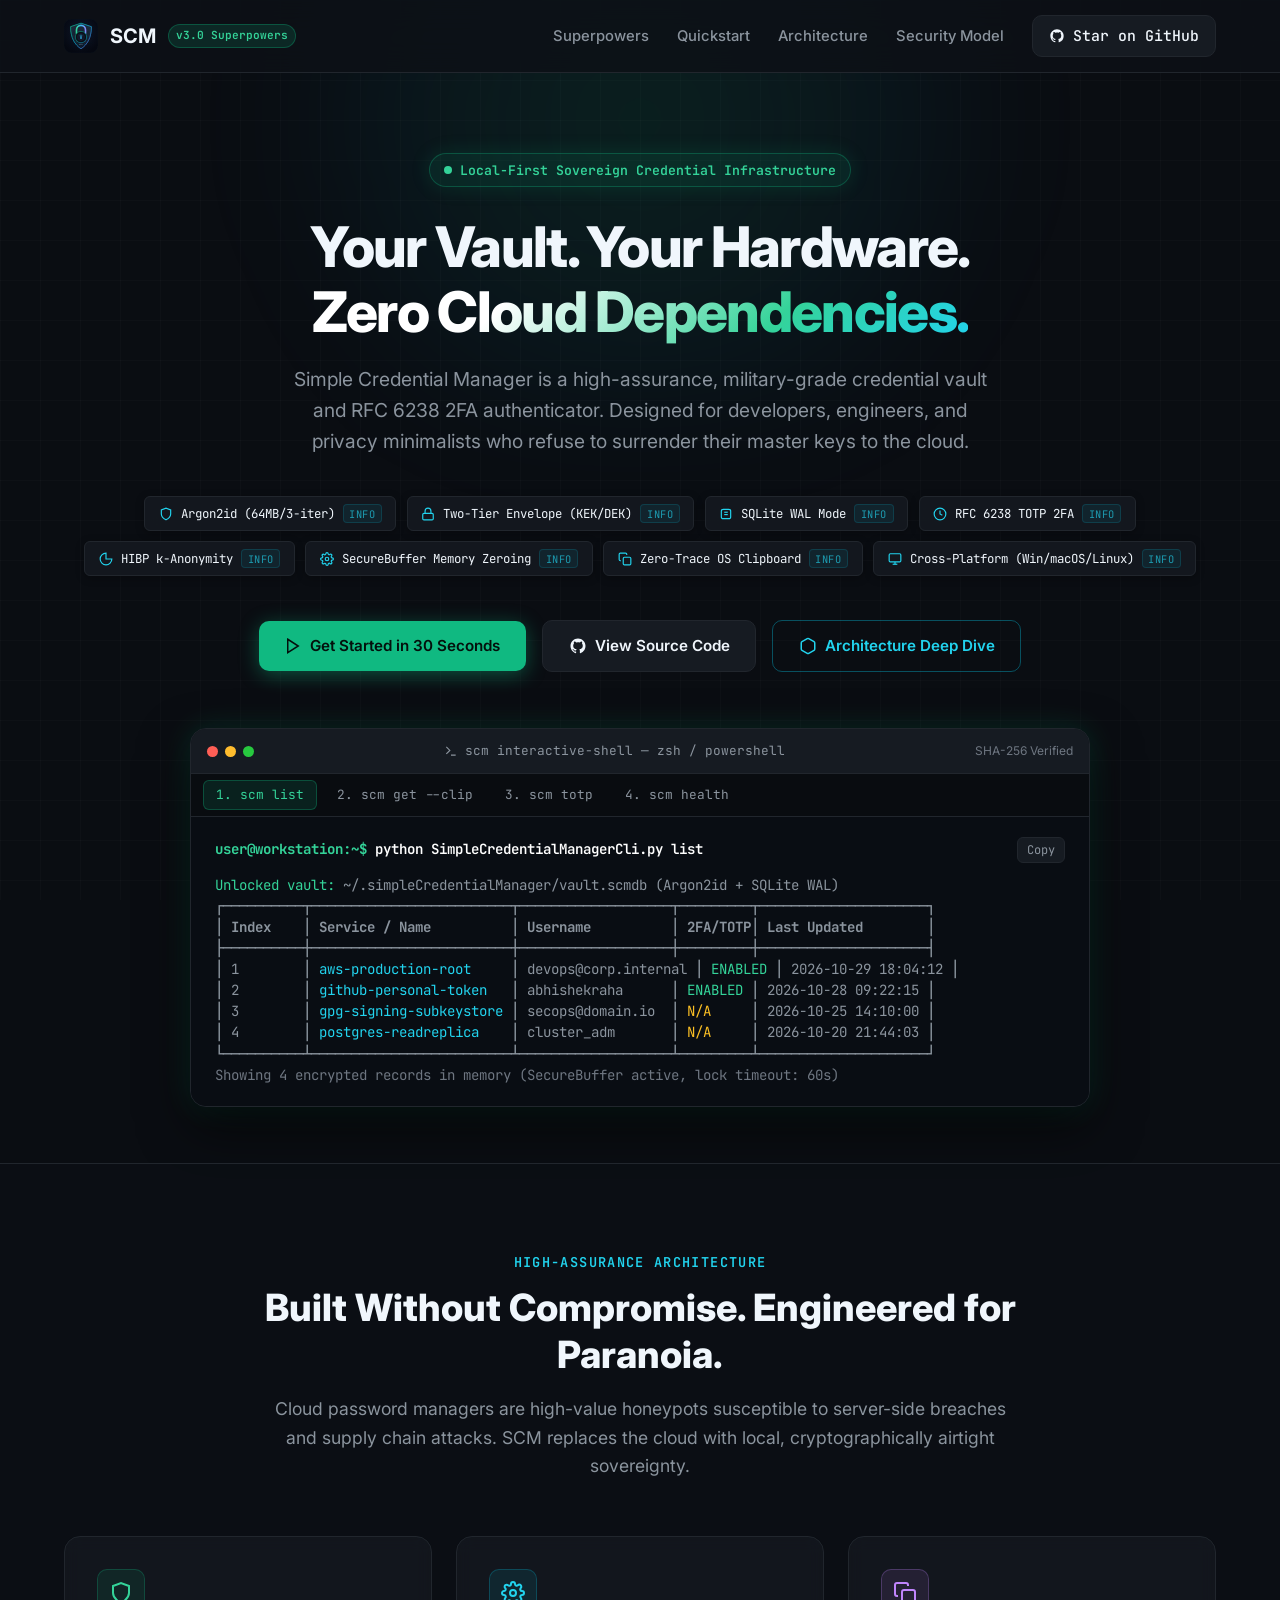
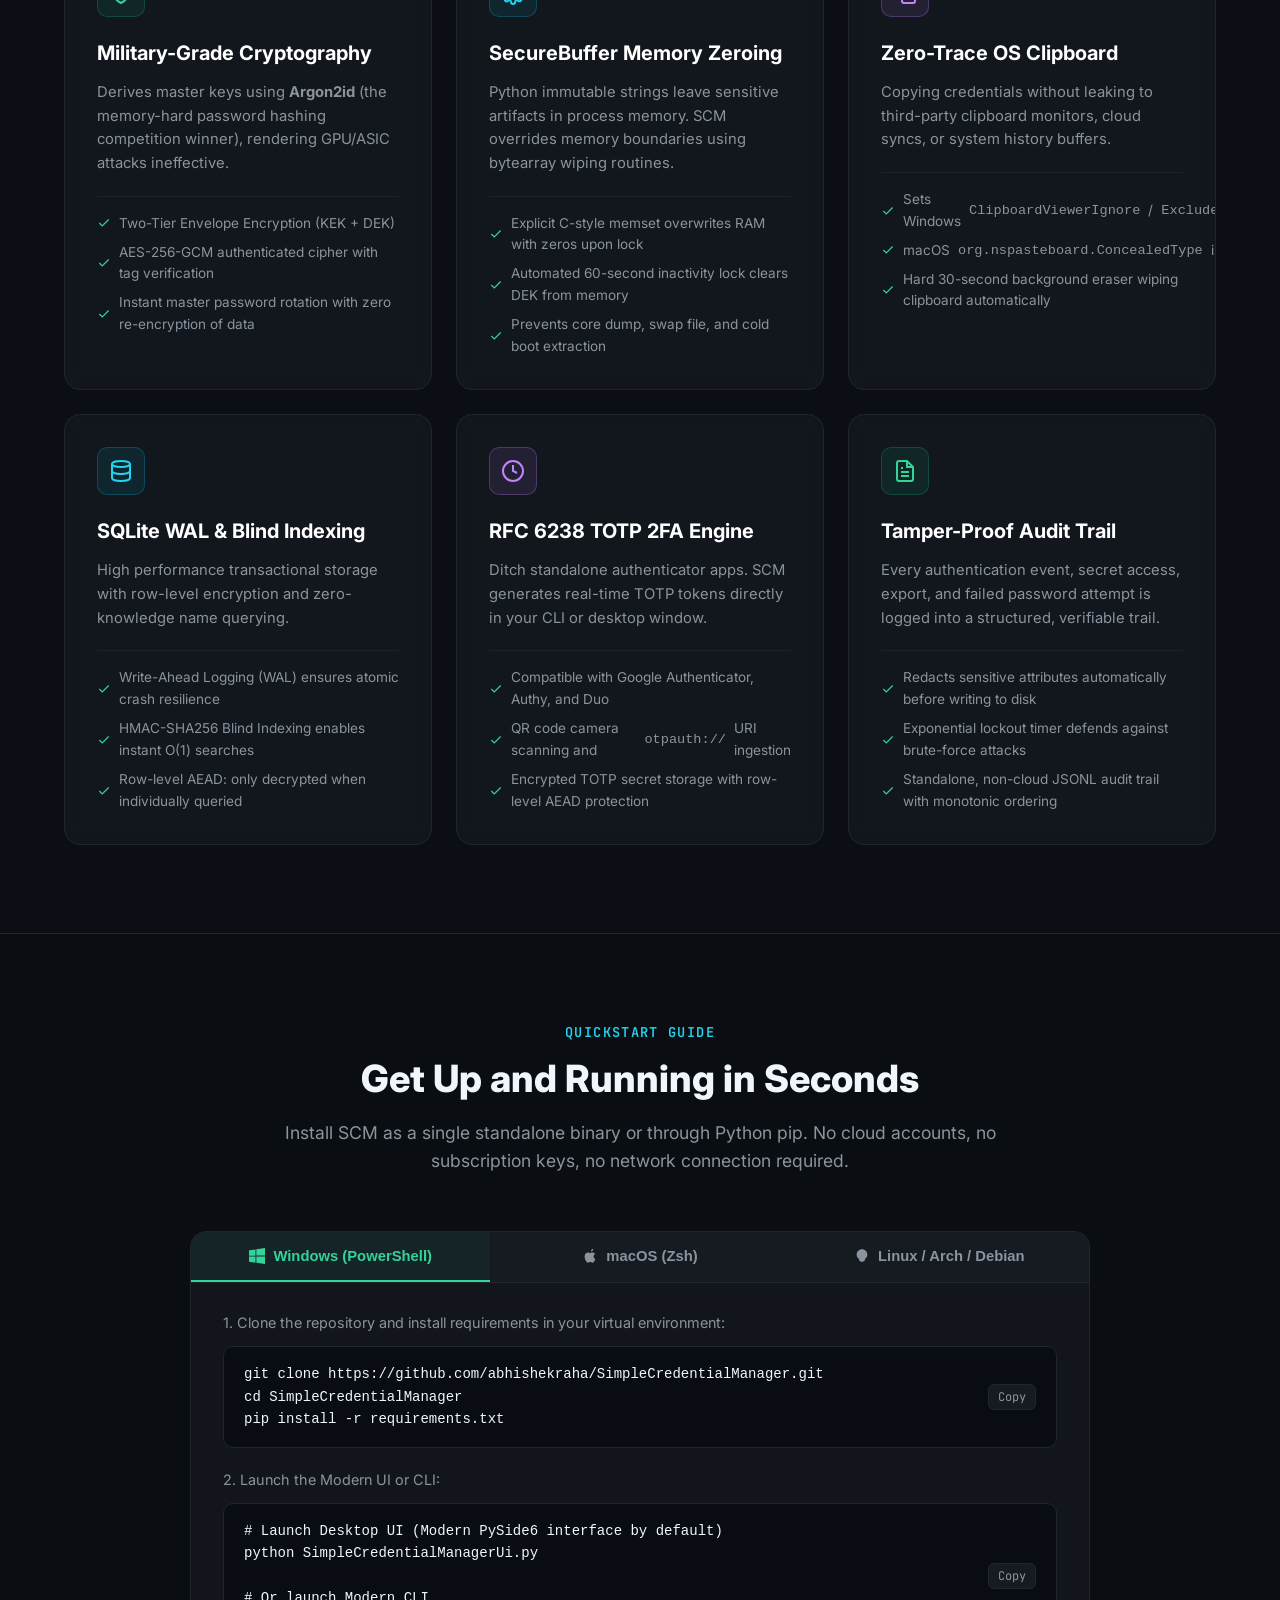
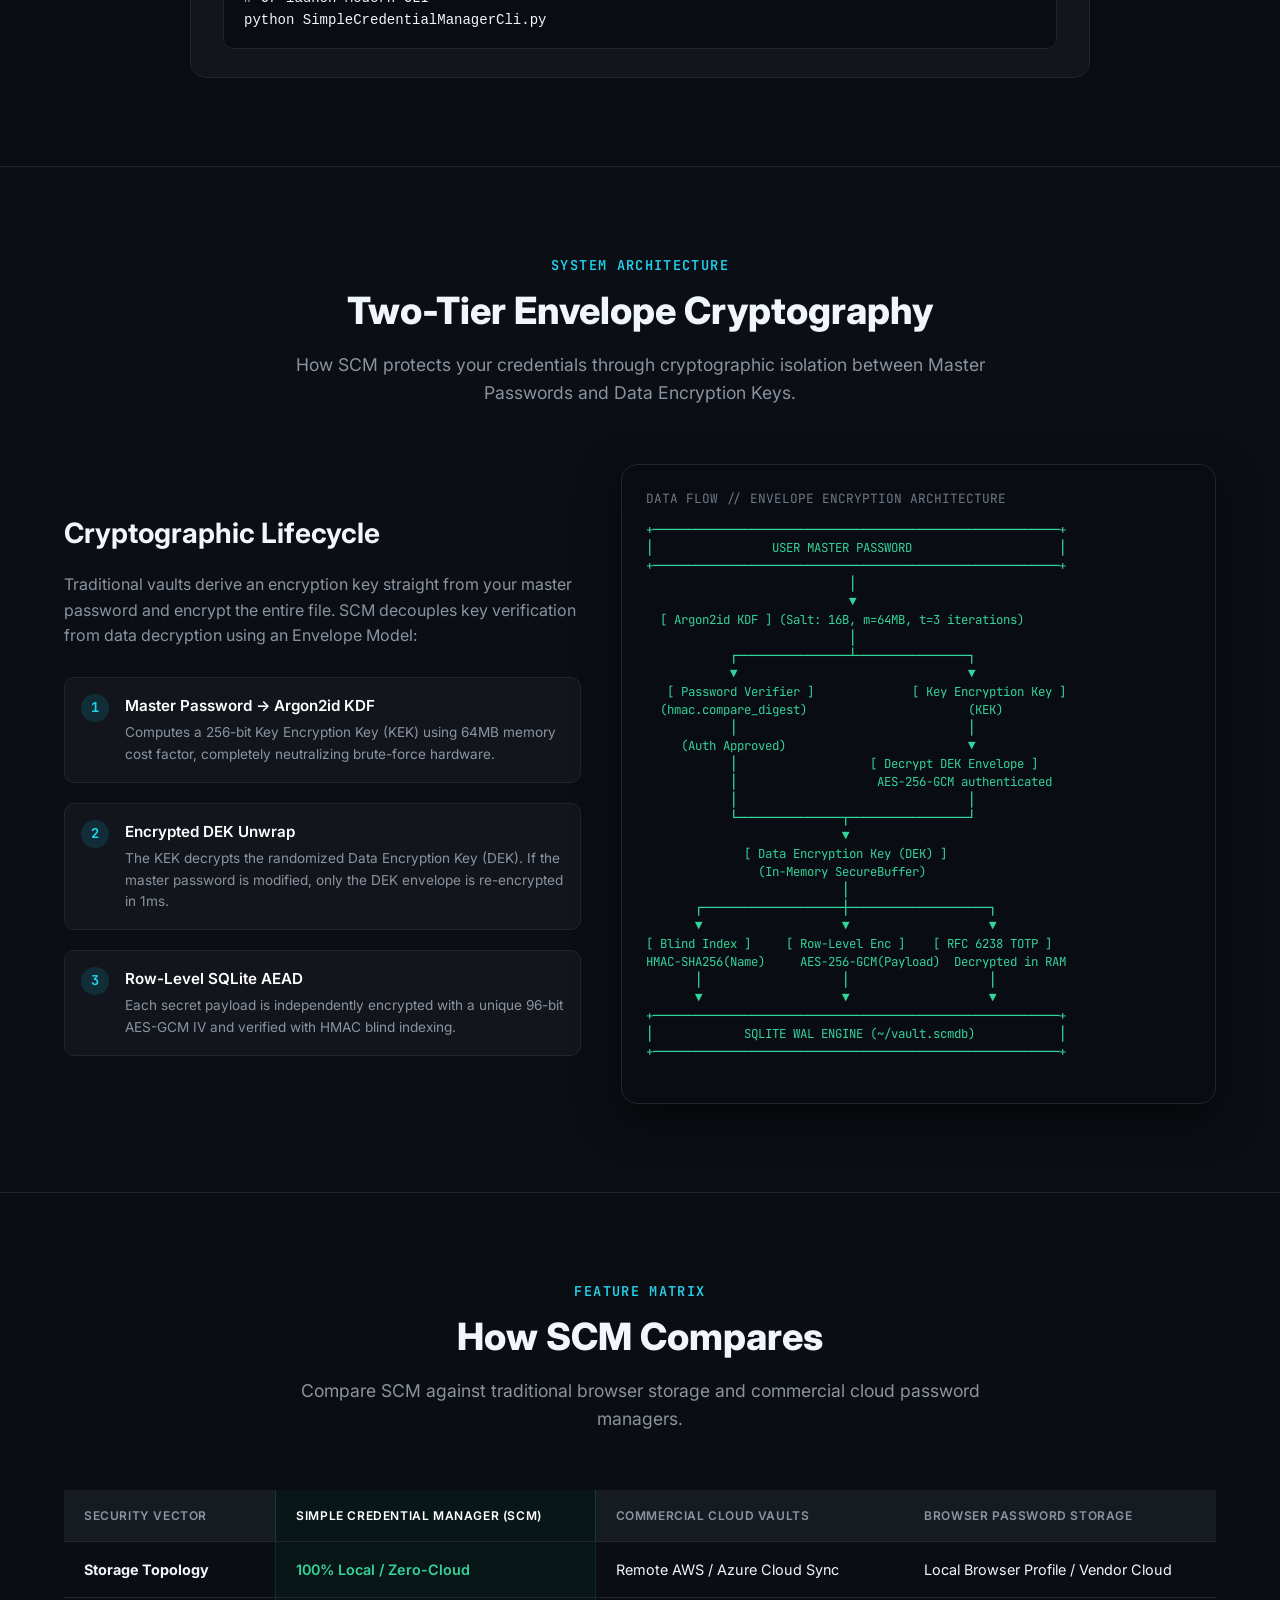
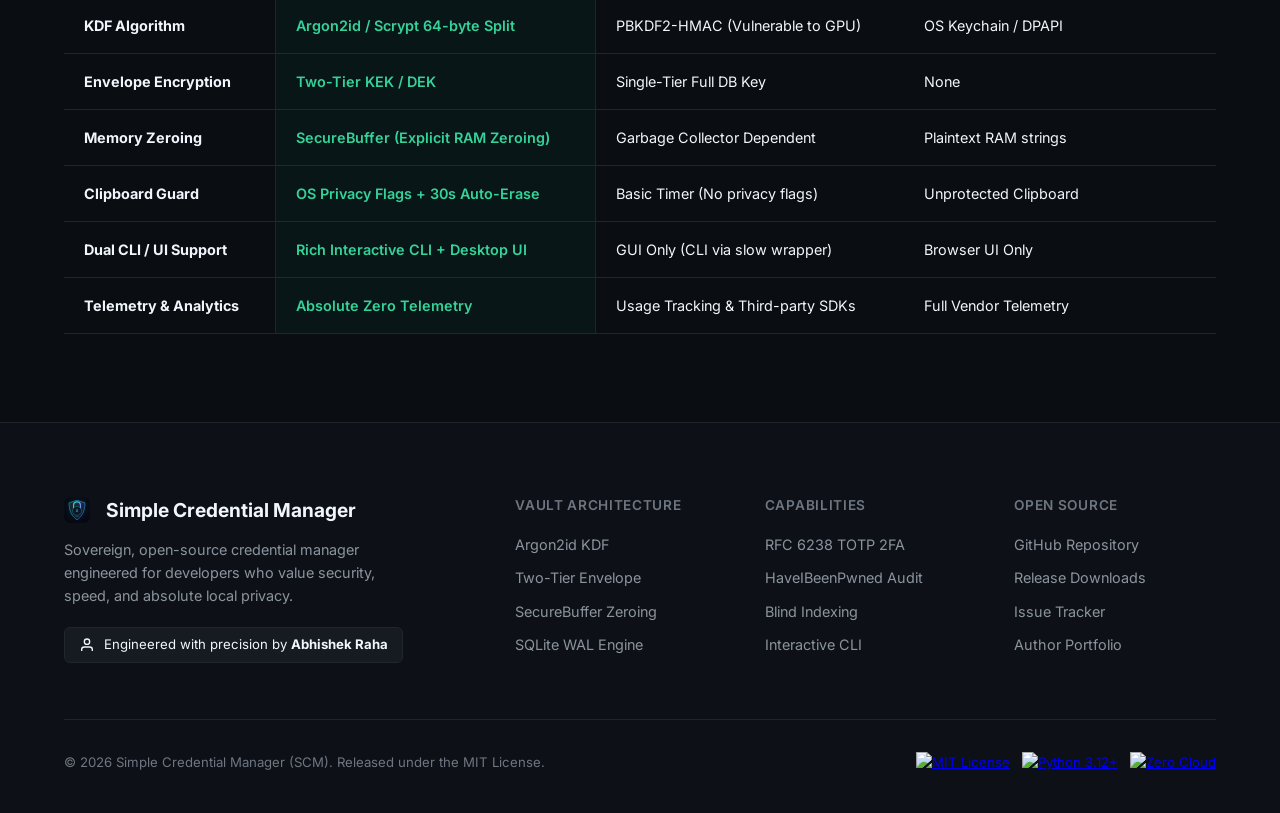
==== docs/index.html @ 70de4c58 "feat(v3.0.0): modern desktop UI, typer CLI, envelope crypto, SQLite storage, TOTP & leak check" ====
<!DOCTYPE html>
<html lang="en">
<head>
  <meta charset="UTF-8">
  <meta name="viewport" content="width=device-width, initial-scale=1.0">
  <title>Simple Credential Manager (SCM) — Sovereign, Zero-Cloud Password & 2FA Vault</title>
  <meta name="description" content="Local-first, sovereign credential manager built for developers and power users. Featuring Argon2id, Two-Tier Envelope Encryption (KEK/DEK), SQLite WAL, RFC 6238 TOTP, and native memory zeroing.">
  <link rel="icon" type="image/svg+xml" href="assets/scm-logo.svg">
  <link rel="preconnect" href="https://fonts.googleapis.com">
  <link rel="preconnect" href="https://fonts.gstatic.com" crossorigin>
  <link href="https://fonts.googleapis.com/css2?family=Inter:wght@400;500;600;700;800&family=JetBrains+Mono:wght@400;500;600;700&display=swap" rel="stylesheet">
  <link rel="stylesheet" href="assets/style.css">
</head>
<body>
  <div class="bg-grid"></div>
  <div class="bg-radial-glow"></div>

  <!-- Navigation -->
  <header class="navbar">
    <div class="container nav-container">
      <a href="#" class="brand-link">
        <img src="assets/scm-logo.svg" alt="SCM Logo" class="brand-logo-img" width="34" height="34">
        <span>SCM</span>
        <span class="brand-tag">v3.0 Superpowers</span>
      </a>

      <ul class="nav-links">
        <li><a href="#features">Superpowers</a></li>
        <li><a href="#quickstart">Quickstart</a></li>
        <li><a href="#architecture">Architecture</a></li>
        <li><a href="#security">Security Model</a></li>
        <li><a href="https://github.com/abhishekraha/SimpleCredentialManager" target="_blank" rel="noopener" class="nav-cta">
          <svg width="16" height="16" viewBox="0 0 24 24" fill="currentColor">
            <path fill-rule="evenodd" clip-rule="evenodd" d="M12 2C6.477 2 2 6.484 2 12.017c0 4.425 2.865 8.18 6.839 9.504.5.092.682-.217.682-.483 0-.237-.008-.868-.013-1.703-2.782.605-3.369-1.343-3.369-1.343-.454-1.158-1.11-1.466-1.11-1.466-.908-.62.069-.608.069-.608 1.003.07 1.53 1.032 1.53 1.032.892 1.53 2.341 1.088 2.91.832.092-.647.35-1.088.636-1.338-2.22-.253-4.555-1.113-4.555-4.951 0-1.093.39-1.988 1.029-2.688-.103-.253-.446-1.272.098-2.65 0 0 .84-.27 2.75 1.026A9.564 9.564 0 0112 6.844c.85.004 1.705.115 2.504.337 1.909-1.296 2.747-1.027 2.747-1.027.546 1.379.202 2.398.1 2.651.64.7 1.028 1.595 1.028 2.688 0 3.848-2.339 4.695-4.566 4.943.359.309.678.92.678 1.855 0 1.338-.012 2.419-.012 2.747 0 .268.18.58.688.482A10.019 10.019 0 0022 12.017C22 6.484 17.522 2 12 2z"/>
          </svg>
          <span>Star on GitHub</span>
        </a></li>
      </ul>

      <button class="mobile-toggle" onclick="toggleMobileMenu()" aria-label="Toggle navigation">
        <svg width="24" height="24" fill="none" stroke="currentColor" viewBox="0 0 24 24">
          <path stroke-linecap="round" stroke-linejoin="round" stroke-width="2" d="M4 6h16M4 12h16m-7 6h7"></path>
        </svg>
      </button>
    </div>

    <div id="mobileMenu" class="mobile-menu" style="display: none;">
      <a href="#features" onclick="toggleMobileMenu()">Superpowers</a>
      <a href="#quickstart" onclick="toggleMobileMenu()">Quickstart</a>
      <a href="#architecture" onclick="toggleMobileMenu()">Architecture</a>
      <a href="#security" onclick="toggleMobileMenu()">Security Model</a>
      <a href="https://github.com/abhishekraha/SimpleCredentialManager" target="_blank" rel="noopener">GitHub</a>
    </div>
  </header>

  <!-- Hero Section -->
  <section class="hero">
    <div class="container">
      <div class="badge-pill">
        <span class="badge-dot"></span>
        <span>Local-First Sovereign Credential Infrastructure</span>
      </div>

      <h1 class="hero-title">
        Your Vault. Your Hardware. <br>
        <span class="gradient-text">Zero Cloud Dependencies.</span>
      </h1>

      <p class="hero-subtitle">
        Simple Credential Manager is a high-assurance, military-grade credential vault and RFC 6238 2FA authenticator. Designed for developers, engineers, and privacy minimalists who refuse to surrender their master keys to the cloud.
      </p>

      <div class="hero-badges-strip" role="region" aria-label="Security and Technical Specifications">
        <button type="button" class="tech-badge" data-tech="argon2id" aria-haspopup="dialog" aria-label="Learn about Argon2id KDF">
          <svg viewBox="0 0 24 24" fill="none" stroke="currentColor" stroke-width="2" aria-hidden="true"><path d="M12 22s8-4 8-10V5l-8-3-8 3v7c0 6 8 10 8 10z"/></svg>
          <span>Argon2id (64MB/3-iter)</span>
          <span class="badge-hint">info</span>
        </button>
        <button type="button" class="tech-badge" data-tech="envelope" aria-haspopup="dialog" aria-label="Learn about Two-Tier Envelope Encryption">
          <svg viewBox="0 0 24 24" fill="none" stroke="currentColor" stroke-width="2" aria-hidden="true"><rect x="3" y="11" width="18" height="11" rx="2" ry="2"/><path d="M7 11V7a5 5 0 0 1 10 0v4"/></svg>
          <span>Two-Tier Envelope (KEK/DEK)</span>
          <span class="badge-hint">info</span>
        </button>
        <button type="button" class="tech-badge" data-tech="sqlite-wal" aria-haspopup="dialog" aria-label="Learn about SQLite WAL Mode">
          <svg viewBox="0 0 24 24" fill="none" stroke="currentColor" stroke-width="2" aria-hidden="true"><path d="M4 7v10c0 2 1.5 3 3.5 3h9c2 0 3.5-1 3.5-3V7c0-2-1.5-3-3.5-3h-9C5.5 4 4 5 4 7z"/><line x1="9" y1="9" x2="15" y2="9"/><line x1="9" y1="13" x2="15" y2="13"/></svg>
          <span>SQLite WAL Mode</span>
          <span class="badge-hint">info</span>
        </button>
        <button type="button" class="tech-badge" data-tech="totp" aria-haspopup="dialog" aria-label="Learn about RFC 6238 TOTP 2FA">
          <svg viewBox="0 0 24 24" fill="none" stroke="currentColor" stroke-width="2" aria-hidden="true"><circle cx="12" cy="12" r="10"/><polyline points="12 6 12 12 16 14"/></svg>
          <span>RFC 6238 TOTP 2FA</span>
          <span class="badge-hint">info</span>
        </button>
        <button type="button" class="tech-badge" data-tech="hibp" aria-haspopup="dialog" aria-label="Learn about HIBP k-Anonymity Leak Check">
          <svg viewBox="0 0 24 24" fill="none" stroke="currentColor" stroke-width="2" aria-hidden="true"><path d="M12 2a10 10 0 1 0 10 10H12V2z"/></svg>
          <span>HIBP k-Anonymity</span>
          <span class="badge-hint">info</span>
        </button>
        <button type="button" class="tech-badge" data-tech="secure-buffer" aria-haspopup="dialog" aria-label="Learn about SecureBuffer Memory Zeroing">
          <svg viewBox="0 0 24 24" fill="none" stroke="currentColor" stroke-width="2" aria-hidden="true"><circle cx="12" cy="12" r="3"/><path d="M19.4 15a1.65 1.65 0 0 0 .33 1.82l.06.06a2 2 0 0 1 0 2.83 2 2 0 0 1-2.83 0l-.06-.06a1.65 1.65 0 0 0-1.82-.33 1.65 1.65 0 0 0-1 1.51V21a2 2 0 0 1-2 2 2 2 0 0 1-2-2v-.09A1.65 1.65 0 0 0 9 19.4a1.65 1.65 0 0 0-1.82.33l-.06.06a2 2 0 0 1-2.83 0 2 2 0 0 1 0-2.83l.06-.06a1.65 1.65 0 0 0 .33-1.82 1.65 1.65 0 0 0-1.51-1H3a2 2 0 0 1-2-2 2 2 0 0 1 2-2h.09A1.65 1.65 0 0 0 4.6 9a1.65 1.65 0 0 0-.33-1.82l-.06-.06a2 2 0 0 1 0-2.83 2 2 0 0 1 2.83 0l.06.06a1.65 1.65 0 0 0 1.82.33H9a1.65 1.65 0 0 0 1-1.51V3a2 2 0 0 1 2-2 2 2 0 0 1 2 2v.09a1.65 1.65 0 0 0 1 1.51 1.65 1.65 0 0 0 1.82-.33l.06-.06a2 2 0 0 1 2.83 0 2 2 0 0 1 0 2.83l-.06.06a1.65 1.65 0 0 0-.33 1.82V9a1.65 1.65 0 0 0 1.51 1H21a2 2 0 0 1 2 2 2 2 0 0 1-2 2h-.09a1.65 1.65 0 0 0-1.51 1z"/></svg>
          <span>SecureBuffer Memory Zeroing</span>
          <span class="badge-hint">info</span>
        </button>
        <button type="button" class="tech-badge" data-tech="zero-clipboard" aria-haspopup="dialog" aria-label="Learn about Zero-Trace OS Clipboard">
          <svg viewBox="0 0 24 24" fill="none" stroke="currentColor" stroke-width="2" aria-hidden="true"><rect x="9" y="9" width="13" height="13" rx="2" ry="2"/><path d="M5 15H4a2 2 0 0 1-2-2V4a2 2 0 0 1 2-2h9a2 2 0 0 1 2 2v1"/></svg>
          <span>Zero-Trace OS Clipboard</span>
          <span class="badge-hint">info</span>
        </button>
        <button type="button" class="tech-badge" data-tech="cross-platform" aria-haspopup="dialog" aria-label="Learn about Cross-Platform Architecture">
          <svg viewBox="0 0 24 24" fill="none" stroke="currentColor" stroke-width="2" aria-hidden="true"><rect x="2" y="3" width="20" height="14" rx="2" ry="2"/><line x1="8" y1="21" x2="16" y2="21"/><line x1="12" y1="17" x2="12" y2="21"/></svg>
          <span>Cross-Platform (Win/macOS/Linux)</span>
          <span class="badge-hint">info</span>
        </button>
      </div>

      <div class="hero-actions">
        <a href="#quickstart" class="btn btn-primary">
          <svg width="18" height="18" viewBox="0 0 24 24" fill="none" stroke="currentColor" stroke-width="2"><polygon points="5 3 19 12 5 21 5 3"/></svg>
          <span>Get Started in 30 Seconds</span>
        </a>
        <a href="https://github.com/abhishekraha/SimpleCredentialManager" target="_blank" rel="noopener" class="btn btn-secondary">
          <svg width="18" height="18" viewBox="0 0 24 24" fill="currentColor">
            <path fill-rule="evenodd" clip-rule="evenodd" d="M12 2C6.477 2 2 6.484 2 12.017c0 4.425 2.865 8.18 6.839 9.504.5.092.682-.217.682-.483 0-.237-.008-.868-.013-1.703-2.782.605-3.369-1.343-3.369-1.343-.454-1.158-1.11-1.466-1.11-1.466-.908-.62.069-.608.069-.608 1.003.07 1.53 1.032 1.53 1.032.892 1.53 2.341 1.088 2.91.832.092-.647.35-1.088.636-1.338-2.22-.253-4.555-1.113-4.555-4.951 0-1.093.39-1.988 1.029-2.688-.103-.253-.446-1.272.098-2.65 0 0 .84-.27 2.75 1.026A9.564 9.564 0 0112 6.844c.85.004 1.705.115 2.504.337 1.909-1.296 2.747-1.027 2.747-1.027.546 1.379.202 2.398.1 2.651.64.7 1.028 1.595 1.028 2.688 0 3.848-2.339 4.695-4.566 4.943.359.309.678.92.678 1.855 0 1.338-.012 2.419-.012 2.747 0 .268.18.58.688.482A10.019 10.019 0 0022 12.017C22 6.484 17.522 2 12 2z"/>
          </svg>
          <span>View Source Code</span>
        </a>
        <a href="#architecture" class="btn btn-outline">
          <svg width="18" height="18" viewBox="0 0 24 24" fill="none" stroke="currentColor" stroke-width="2"><path d="M21 16V8a2 2 0 0 0-1-1.73l-7-4a2 2 0 0 0-2 0l-7 4A2 2 0 0 0 3 8v8a2 2 0 0 0 1 1.73l7 4a2 2 0 0 0 2 0l7-4A2 2 0 0 0 21 16z"></path></svg>
          <span>Architecture Deep Dive</span>
        </a>
      </div>

      <!-- Interactive Terminal Showcase -->
      <div class="hero-terminal-wrapper">
        <div class="terminal-window">
          <div class="terminal-header">
            <div class="terminal-dots">
              <span class="dot dot-red"></span>
              <span class="dot dot-yellow"></span>
              <span class="dot dot-green"></span>
            </div>
            <div class="terminal-title">
              <svg width="14" height="14" viewBox="0 0 24 24" fill="none" stroke="currentColor" stroke-width="2"><polyline points="4 17 10 11 4 5"/><line x1="12" y1="19" x2="20" y2="19"/></svg>
              scm interactive-shell &mdash; zsh / powershell
            </div>
            <div class="terminal-actions">
              <span class="txt-dim" style="font-size: 0.75rem;">SHA-256 Verified</span>
            </div>
          </div>

          <div class="terminal-tabs">
            <button class="tab-btn active" data-tab="tab-list" onclick="switchTab('tab-list')">
              <span>1. scm list</span>
            </button>
            <button class="tab-btn" data-tab="tab-get" onclick="switchTab('tab-get')">
              <span>2. scm get --clip</span>
            </button>
            <button class="tab-btn" data-tab="tab-totp" onclick="switchTab('tab-totp')">
              <span>3. scm totp</span>
            </button>
            <button class="tab-btn" data-tab="tab-health" onclick="switchTab('tab-health')">
              <span>4. scm health</span>
            </button>
          </div>

          <div class="terminal-body">
            <!-- TAB 1: LIST -->
            <div id="tab-list" class="tab-content active">
              <div class="cmd-line">
                <div>
                  <span class="cmd-prompt">user@workstation:~$</span> <span class="cmd-text">python SimpleCredentialManagerCli.py list</span>
                </div>
                <button class="copy-btn" onclick="copyCode(this, 'python SimpleCredentialManagerCli.py list')">Copy</button>
              </div>
              <div class="cmd-output"><span class="txt-green">Unlocked vault:</span> ~/.simpleCredentialManager/vault.scmdb (Argon2id + SQLite WAL)
┌──────────┬─────────────────────────┬───────────────────┬─────────┬─────────────────────┐
│ <span class="txt-bold">Index</span>    │ <span class="txt-bold">Service / Name</span>          │ <span class="txt-bold">Username</span>          │ <span class="txt-bold">2FA/TOTP</span>│ <span class="txt-bold">Last Updated</span>        │
├──────────┼─────────────────────────┼───────────────────┼─────────┼─────────────────────┤
│ 1        │ <span class="txt-cyan">aws-production-root</span>     │ devops@corp.internal │ <span class="txt-green">ENABLED</span> │ 2026-10-29 18:04:12 │
│ 2        │ <span class="txt-cyan">github-personal-token</span>   │ abhishekraha      │ <span class="txt-green">ENABLED</span> │ 2026-10-28 09:22:15 │
│ 3        │ <span class="txt-cyan">gpg-signing-subkeystore</span> │ secops@domain.io  │ <span class="txt-yellow">N/A</span>     │ 2026-10-25 14:10:00 │
│ 4        │ <span class="txt-cyan">postgres-readreplica</span>    │ cluster_adm       │ <span class="txt-yellow">N/A</span>     │ 2026-10-20 21:44:03 │
└──────────┴─────────────────────────┴───────────────────┴─────────┴─────────────────────┘
<span class="txt-dim">Showing 4 encrypted records in memory (SecureBuffer active, lock timeout: 60s)</span></div>
            </div>

            <!-- TAB 2: GET CLIP -->
            <div id="tab-get" class="tab-content">
              <div class="cmd-line">
                <div>
                  <span class="cmd-prompt">user@workstation:~$</span> <span class="cmd-text">python SimpleCredentialManagerCli.py get github-personal-token --clip</span>
                </div>
                <button class="copy-btn" onclick="copyCode(this, 'python SimpleCredentialManagerCli.py get github-personal-token --clip')">Copy</button>
              </div>
              <div class="cmd-output"><span class="txt-dim">[1/2] Blind index matched in 0.42ms via HMAC-SHA256(name, Pepper)</span>
<span class="txt-dim">[2/2] Row-level AEAD decrypted in 0.18ms</span>

<span class="txt-green">✔ Credential copied to system clipboard!</span>
  • OS Privacy Flags: <span class="txt-cyan">ExcludeFromClipboardHistory: ACTIVE</span>
  • Memory Security:  <span class="txt-cyan">SecureBuffer zeroed after transfer</span>
  • Auto-Erase Timer: <span class="txt-yellow">Clipboard will overwrite with zeros in 30 seconds</span></div>
            </div>

            <!-- TAB 3: TOTP -->
            <div id="tab-totp" class="tab-content">
              <div class="cmd-line">
                <div>
                  <span class="cmd-prompt">user@workstation:~$</span> <span class="cmd-text">python SimpleCredentialManagerCli.py totp aws-production-root</span>
                </div>
                <button class="copy-btn" onclick="copyCode(this, 'python SimpleCredentialManagerCli.py totp aws-production-root')">Copy</button>
              </div>
              <div class="cmd-output"><span class="txt-green">RFC 6238 Standard Time-based One-Time Password:</span>

  Service:  <span class="txt-bold">aws-production-root</span>
  Account:  devops@corp.internal
  Current Code: <span id="liveTotpCode" class="txt-cyan txt-bold" style="font-size: 1.25rem; letter-spacing: 2px;">849 201</span>  <span id="liveTotpTimer" class="txt-yellow">(22s remaining)</span>

<span class="txt-dim">Press [Enter] to copy TOTP token directly to clipboard or [Ctrl+C] to abort.</span></div>
            </div>

            <!-- TAB 4: HEALTH -->
            <div id="tab-health" class="tab-content">
              <div class="cmd-line">
                <div>
                  <span class="cmd-prompt">user@workstation:~$</span> <span class="cmd-text">python SimpleCredentialManagerCli.py health --breaches</span>
                </div>
                <button class="copy-btn" onclick="copyCode(this, 'python SimpleCredentialManagerCli.py health --breaches')">Copy</button>
              </div>
              <div class="cmd-output">Running Vault Security & Integrity Diagnostics:
━━━━━━━━━━━━━━━━━━━━━━━━━━━━━━━━━━━━━━━━━━━━━━━━━━━━━━━━━━━━━━━━━━━━
[1/4] Shannon Entropy & Complexity Audit:
      <span class="txt-green">✔ 100% of stored passwords exceed 72-bit Shannon entropy floor.</span>
[2/4] Password Re-use Cross-Check:
      <span class="txt-green">✔ 0 collisions detected across 4 distinct records.</span>
[3/4] HaveIBeenPwned k-Anonymity Leak Check (SHA-1 prefix-only 5 chars query):
      Querying 0.00% plain text over wire...
      <span class="txt-green">✔ All credentials clean. Zero breach appearances detected.</span>
[4/4] SQLite Integrity Check:
      <span class="txt-green">✔ WAL clean, PRAGMA integrity_check == ok.</span>

<span class="txt-bold txt-green">OVERALL VAULT HEALTH SCORE: 100/100 (A+)</span></div>
            </div>
          </div>
        </div>
      </div>
    </div>
  </section>

  <!-- Key Pillars & Superpowers -->
  <section id="features" class="section section-alt">
    <div class="container">
      <div class="section-header">
        <div class="section-tag">High-Assurance Architecture</div>
        <h2 class="section-title">Built Without Compromise. Engineered for Paranoia.</h2>
        <p class="section-desc">
          Cloud password managers are high-value honeypots susceptible to server-side breaches and supply chain attacks. SCM replaces the cloud with local, cryptographically airtight sovereignty.
        </p>
      </div>

      <div class="features-grid">
        <!-- Feature 1 -->
        <div class="feature-card">
          <div class="feature-icon-wrapper">
            <svg width="24" height="24" viewBox="0 0 24 24" fill="none" stroke="currentColor" stroke-width="2"><path d="M12 22s8-4 8-10V5l-8-3-8 3v7c0 6 8 10 8 10z"/></svg>
          </div>
          <h3 class="feature-title">Military-Grade Cryptography</h3>
          <p class="feature-text">
            Derives master keys using <strong>Argon2id</strong> (the memory-hard password hashing competition winner), rendering GPU/ASIC attacks ineffective.
          </p>
          <ul class="feature-list">
            <li><svg width="14" height="14" viewBox="0 0 24 24" fill="none" stroke="currentColor" stroke-width="2"><polyline points="20 6 9 17 4 12"/></svg> Two-Tier Envelope Encryption (KEK + DEK)</li>
            <li><svg width="14" height="14" viewBox="0 0 24 24" fill="none" stroke="currentColor" stroke-width="2"><polyline points="20 6 9 17 4 12"/></svg> AES-256-GCM authenticated cipher with tag verification</li>
            <li><svg width="14" height="14" viewBox="0 0 24 24" fill="none" stroke="currentColor" stroke-width="2"><polyline points="20 6 9 17 4 12"/></svg> Instant master password rotation with zero re-encryption of data</li>
          </ul>
        </div>

        <!-- Feature 2 -->
        <div class="feature-card cyan">
          <div class="feature-icon-wrapper">
            <svg width="24" height="24" viewBox="0 0 24 24" fill="none" stroke="currentColor" stroke-width="2"><circle cx="12" cy="12" r="3"/><path d="M19.4 15a1.65 1.65 0 0 0 .33 1.82l.06.06a2 2 0 0 1 0 2.83 2 2 0 0 1-2.83 0l-.06-.06a1.65 1.65 0 0 0-1.82-.33 1.65 1.65 0 0 0-1 1.51V21a2 2 0 0 1-2 2 2 2 0 0 1-2-2v-.09A1.65 1.65 0 0 0 9 19.4a1.65 1.65 0 0 0-1.82.33l-.06.06a2 2 0 0 1-2.83 0 2 2 0 0 1 0-2.83l.06-.06a1.65 1.65 0 0 0 .33-1.82 1.65 1.65 0 0 0-1.51-1H3a2 2 0 0 1-2-2 2 2 0 0 1 2-2h.09A1.65 1.65 0 0 0 4.6 9a1.65 1.65 0 0 0-.33-1.82l-.06-.06a2 2 0 0 1 0-2.83 2 2 0 0 1 2.83 0l.06.06a1.65 1.65 0 0 0 1.82.33H9a1.65 1.65 0 0 0 1-1.51V3a2 2 0 0 1 2-2 2 2 0 0 1 2 2v.09a1.65 1.65 0 0 0 1 1.51 1.65 1.65 0 0 0 1.82-.33l.06-.06a2 2 0 0 1 2.83 0 2 2 0 0 1 0 2.83l-.06.06a1.65 1.65 0 0 0-.33 1.82V9a1.65 1.65 0 0 0 1.51 1H21a2 2 0 0 1 2 2 2 2 0 0 1-2 2h-.09a1.65 1.65 0 0 0-1.51 1z"/></svg>
          </div>
          <h3 class="feature-title">SecureBuffer Memory Zeroing</h3>
          <p class="feature-text">
            Python immutable strings leave sensitive artifacts in process memory. SCM overrides memory boundaries using bytearray wiping routines.
          </p>
          <ul class="feature-list">
            <li><svg width="14" height="14" viewBox="0 0 24 24" fill="none" stroke="currentColor" stroke-width="2"><polyline points="20 6 9 17 4 12"/></svg> Explicit C-style memset overwrites RAM with zeros upon lock</li>
            <li><svg width="14" height="14" viewBox="0 0 24 24" fill="none" stroke="currentColor" stroke-width="2"><polyline points="20 6 9 17 4 12"/></svg> Automated 60-second inactivity lock clears DEK from memory</li>
            <li><svg width="14" height="14" viewBox="0 0 24 24" fill="none" stroke="currentColor" stroke-width="2"><polyline points="20 6 9 17 4 12"/></svg> Prevents core dump, swap file, and cold boot extraction</li>
          </ul>
        </div>

        <!-- Feature 3 -->
        <div class="feature-card purple">
          <div class="feature-icon-wrapper">
            <svg width="24" height="24" viewBox="0 0 24 24" fill="none" stroke="currentColor" stroke-width="2"><rect x="9" y="9" width="13" height="13" rx="2" ry="2"/><path d="M5 15H4a2 2 0 0 1-2-2V4a2 2 0 0 1 2-2h9a2 2 0 0 1 2 2v1"/></svg>
          </div>
          <h3 class="feature-title">Zero-Trace OS Clipboard</h3>
          <p class="feature-text">
            Copying credentials without leaking to third-party clipboard monitors, cloud syncs, or system history buffers.
          </p>
          <ul class="feature-list">
            <li><svg width="14" height="14" viewBox="0 0 24 24" fill="none" stroke="currentColor" stroke-width="2"><polyline points="20 6 9 17 4 12"/></svg> Sets Windows <code>ClipboardViewerIgnore</code> / <code>ExcludeClipboardContentFromMonitorProcessing</code></li>
            <li><svg width="14" height="14" viewBox="0 0 24 24" fill="none" stroke="currentColor" stroke-width="2"><polyline points="20 6 9 17 4 12"/></svg> macOS <code>org.nspasteboard.ConcealedType</code> isolation</li>
            <li><svg width="14" height="14" viewBox="0 0 24 24" fill="none" stroke="currentColor" stroke-width="2"><polyline points="20 6 9 17 4 12"/></svg> Hard 30-second background eraser wiping clipboard automatically</li>
          </ul>
        </div>

        <!-- Feature 4 -->
        <div class="feature-card cyan">
          <div class="feature-icon-wrapper">
            <svg width="24" height="24" viewBox="0 0 24 24" fill="none" stroke="currentColor" stroke-width="2"><ellipse cx="12" cy="5" rx="9" ry="3"/><path d="M21 12c0 1.66-4 3-9 3s-9-1.34-9-3"/><path d="M3 5v14c0 1.66 4 3 9 3s9-1.34 9-3V5"/></svg>
          </div>
          <h3 class="feature-title">SQLite WAL & Blind Indexing</h3>
          <p class="feature-text">
            High performance transactional storage with row-level encryption and zero-knowledge name querying.
          </p>
          <ul class="feature-list">
            <li><svg width="14" height="14" viewBox="0 0 24 24" fill="none" stroke="currentColor" stroke-width="2"><polyline points="20 6 9 17 4 12"/></svg> Write-Ahead Logging (WAL) ensures atomic crash resilience</li>
            <li><svg width="14" height="14" viewBox="0 0 24 24" fill="none" stroke="currentColor" stroke-width="2"><polyline points="20 6 9 17 4 12"/></svg> HMAC-SHA256 Blind Indexing enables instant O(1) searches</li>
            <li><svg width="14" height="14" viewBox="0 0 24 24" fill="none" stroke="currentColor" stroke-width="2"><polyline points="20 6 9 17 4 12"/></svg> Row-level AEAD: only decrypted when individually queried</li>
          </ul>
        </div>

        <!-- Feature 5 -->
        <div class="feature-card purple">
          <div class="feature-icon-wrapper">
            <svg width="24" height="24" viewBox="0 0 24 24" fill="none" stroke="currentColor" stroke-width="2"><circle cx="12" cy="12" r="10"/><polyline points="12 6 12 12 16 14"/></svg>
          </div>
          <h3 class="feature-title">RFC 6238 TOTP 2FA Engine</h3>
          <p class="feature-text">
            Ditch standalone authenticator apps. SCM generates real-time TOTP tokens directly in your CLI or desktop window.
          </p>
          <ul class="feature-list">
            <li><svg width="14" height="14" viewBox="0 0 24 24" fill="none" stroke="currentColor" stroke-width="2"><polyline points="20 6 9 17 4 12"/></svg> Compatible with Google Authenticator, Authy, and Duo</li>
            <li><svg width="14" height="14" viewBox="0 0 24 24" fill="none" stroke="currentColor" stroke-width="2"><polyline points="20 6 9 17 4 12"/></svg> QR code camera scanning and <code>otpauth://</code> URI ingestion</li>
            <li><svg width="14" height="14" viewBox="0 0 24 24" fill="none" stroke="currentColor" stroke-width="2"><polyline points="20 6 9 17 4 12"/></svg> Encrypted TOTP secret storage with row-level AEAD protection</li>
          </ul>
        </div>

        <!-- Feature 6 -->
        <div class="feature-card">
          <div class="feature-icon-wrapper">
            <svg width="24" height="24" viewBox="0 0 24 24" fill="none" stroke="currentColor" stroke-width="2"><path d="M14 2H6a2 2 0 0 0-2 2v16a2 2 0 0 0 2 2h12a2 2 0 0 0 2-2V8z"/><polyline points="14 2 14 8 20 8"/><line x1="16" y1="13" x2="8" y2="13"/><line x1="16" y1="17" x2="8" y2="17"/><polyline points="10 9 9 9 8 9"/></svg>
          </div>
          <h3 class="feature-title">Tamper-Proof Audit Trail</h3>
          <p class="feature-text">
            Every authentication event, secret access, export, and failed password attempt is logged into a structured, verifiable trail.
          </p>
          <ul class="feature-list">
            <li><svg width="14" height="14" viewBox="0 0 24 24" fill="none" stroke="currentColor" stroke-width="2"><polyline points="20 6 9 17 4 12"/></svg> Redacts sensitive attributes automatically before writing to disk</li>
            <li><svg width="14" height="14" viewBox="0 0 24 24" fill="none" stroke="currentColor" stroke-width="2"><polyline points="20 6 9 17 4 12"/></svg> Exponential lockout timer defends against brute-force attacks</li>
            <li><svg width="14" height="14" viewBox="0 0 24 24" fill="none" stroke="currentColor" stroke-width="2"><polyline points="20 6 9 17 4 12"/></svg> Standalone, non-cloud JSONL audit trail with monotonic ordering</li>
          </ul>
        </div>
      </div>
    </div>
  </section>

  <!-- Interactive Quickstart & CLI Guide -->
  <section id="quickstart" class="section">
    <div class="container">
      <div class="section-header">
        <div class="section-tag">Quickstart Guide</div>
        <h2 class="section-title">Get Up and Running in Seconds</h2>
        <p class="section-desc">
          Install SCM as a single standalone binary or through Python pip. No cloud accounts, no subscription keys, no network connection required.
        </p>
      </div>

      <div class="quickstart-box">
        <div class="os-tabs">
          <button class="os-tab active" data-os="os-windows" onclick="switchOsTab('os-windows')">
            <svg width="16" height="16" viewBox="0 0 24 24" fill="currentColor"><path d="M0 3.449L9.75 2.1v9.451H0m10.949-9.602L24 0v11.4H10.949M0 12.6h9.75v9.451L0 20.699M10.949 12.6H24V24l-12.9-1.801"/></svg>
            Windows (PowerShell)
          </button>
          <button class="os-tab" data-os="os-macos" onclick="switchOsTab('os-macos')">
            <svg width="16" height="16" viewBox="0 0 24 24" fill="currentColor"><path d="M18.71 19.5c-.83 1.24-1.71 2.45-3.05 2.47-1.34.03-1.77-.79-3.29-.79-1.53 0-2 .77-3.27.82-1.31.05-2.3-1.32-3.14-2.53C4.25 17 2.94 12.45 4.7 9.39c.87-1.52 2.43-2.48 4.12-2.51 1.28-.02 2.5.87 3.29.87.78 0 2.26-1.07 3.81-.91.65.03 2.47.26 3.64 1.98-.09.06-2.17 1.28-2.15 3.81.03 3.02 2.65 4.03 2.68 4.04-.03.07-.42 1.44-1.38 2.83M15.97 4.1c.62-.75 1.04-1.8 1.01-2.85-.9.04-1.99.6-2.61 1.34-.55.63-.99 1.68-.86 2.7 1 .08 1.92-.5 2.46-1.19z"/></svg>
            macOS (Zsh)
          </button>
          <button class="os-tab" data-os="os-linux" onclick="switchOsTab('os-linux')">
            <svg width="16" height="16" viewBox="0 0 24 24" fill="currentColor"><path d="M12.001 2c-4.418 0-8 3.582-8 8 0 2.784 1.428 5.234 3.597 6.666v1.441a1 1 0 0 0 .5.866l3.5 2.02a1 1 0 0 0 .806 0l3.5-2.02a1 1 0 0 0 .5-.866v-1.441c2.169-1.432 3.597-3.882 3.597-6.666 0-4.418-3.582-8-8-8z"/></svg>
            Linux / Arch / Debian
          </button>
        </div>

        <div id="os-windows" class="os-tab-content active">
          <p style="color: var(--text-muted); font-size: 0.9rem;">1. Clone the repository and install requirements in your virtual environment:</p>
          <div class="code-snippet">
            <code>git clone https://github.com/abhishekraha/SimpleCredentialManager.git<br>cd SimpleCredentialManager<br>pip install -r requirements.txt</code>
            <button class="copy-btn" onclick="copyCode(this, 'git clone https://github.com/abhishekraha/SimpleCredentialManager.git\ncd SimpleCredentialManager\npip install -r requirements.txt')">Copy</button>
          </div>

          <p style="color: var(--text-muted); font-size: 0.9rem; margin-top: 1.25rem;">2. Launch the Modern UI or CLI:</p>
          <div class="code-snippet">
            <code># Launch Desktop UI (Modern PySide6 interface by default)<br>python SimpleCredentialManagerUi.py<br><br># Or launch Modern CLI<br>python SimpleCredentialManagerCli.py</code>
            <button class="copy-btn" onclick="copyCode(this, 'python SimpleCredentialManagerUi.py')">Copy</button>
          </div>
        </div>

        <div id="os-macos" class="os-tab-content">
          <p style="color: var(--text-muted); font-size: 0.9rem;">1. Install dependencies via Homebrew and pip:</p>
          <div class="code-snippet">
            <code>brew install python@3.12<br>git clone https://github.com/abhishekraha/SimpleCredentialManager.git<br>cd SimpleCredentialManager && python3 -m venv .venv && source .venv/bin/activate<br>pip install -r requirements.txt</code>
            <button class="copy-btn" onclick="copyCode(this, 'git clone https://github.com/abhishekraha/SimpleCredentialManager.git\ncd SimpleCredentialManager && python3 -m venv .venv && source .venv/bin/activate\npip install -r requirements.txt')">Copy</button>
          </div>

          <p style="color: var(--text-muted); font-size: 0.9rem; margin-top: 1.25rem;">2. Run Modern UI or CLI:</p>
          <div class="code-snippet">
            <code>python3 SimpleCredentialManagerUi.py   # Modern PySide6 UI<br>python3 SimpleCredentialManagerCli.py  # Interactive CLI</code>
            <button class="copy-btn" onclick="copyCode(this, 'python3 SimpleCredentialManagerUi.py')">Copy</button>
          </div>
        </div>

        <div id="os-linux" class="os-tab-content">
          <p style="color: var(--text-muted); font-size: 0.9rem;">1. Setup in standard Linux terminal (Wayland and X11 supported):</p>
          <div class="code-snippet">
            <code>sudo apt install python3-tk xclip   # On Ubuntu/Debian<br>git clone https://github.com/abhishekraha/SimpleCredentialManager.git<br>cd SimpleCredentialManager && pip install -r requirements.txt</code>
            <button class="copy-btn" onclick="copyCode(this, 'sudo apt install python3-tk xclip\ngit clone https://github.com/abhishekraha/SimpleCredentialManager.git\ncd SimpleCredentialManager && pip install -r requirements.txt')">Copy</button>
          </div>

          <p style="color: var(--text-muted); font-size: 0.9rem; margin-top: 1.25rem;">2. Run Modern UI or CLI:</p>
          <div class="code-snippet">
            <code>python3 SimpleCredentialManagerUi.py   # Modern PySide6 UI<br>python3 SimpleCredentialManagerCli.py  # Interactive CLI</code>
            <button class="copy-btn" onclick="copyCode(this, 'python3 SimpleCredentialManagerUi.py')">Copy</button>
          </div>
        </div>
      </div>
    </div>
  </section>

  <!-- Cryptography & Architecture Overview -->
  <section id="architecture" class="section section-alt">
    <div class="container">
      <div class="section-header">
        <div class="section-tag">System Architecture</div>
        <h2 class="section-title">Two-Tier Envelope Cryptography</h2>
        <p class="section-desc">
          How SCM protects your credentials through cryptographic isolation between Master Passwords and Data Encryption Keys.
        </p>
      </div>

      <div class="arch-grid">
        <div class="arch-info">
          <h3>Cryptographic Lifecycle</h3>
          <p style="color: var(--text-muted);">
            Traditional vaults derive an encryption key straight from your master password and encrypt the entire file. SCM decouples key verification from data decryption using an Envelope Model:
          </p>

          <div class="arch-steps">
            <div class="arch-step-item">
              <div class="step-num">1</div>
              <div class="step-content">
                <h4>Master Password &rarr; Argon2id KDF</h4>
                <p>Computes a 256-bit Key Encryption Key (KEK) using 64MB memory cost factor, completely neutralizing brute-force hardware.</p>
              </div>
            </div>

            <div class="arch-step-item">
              <div class="step-num">2</div>
              <div class="step-content">
                <h4>Encrypted DEK Unwrap</h4>
                <p>The KEK decrypts the randomized Data Encryption Key (DEK). If the master password is modified, only the DEK envelope is re-encrypted in 1ms.</p>
              </div>
            </div>

            <div class="arch-step-item">
              <div class="step-num">3</div>
              <div class="step-content">
                <h4>Row-Level SQLite AEAD</h4>
                <p>Each secret payload is independently encrypted with a unique 96-bit AES-GCM IV and verified with HMAC blind indexing.</p>
              </div>
            </div>
          </div>
        </div>

        <div class="diagram-card">
          <div style="font-size: 0.8rem; color: var(--text-dim); margin-bottom: 0.75rem; font-family: var(--font-mono);">
            DATA FLOW // ENVELOPE ENCRYPTION ARCHITECTURE
          </div>
          <pre class="diagram-pre">
+──────────────────────────────────────────────────────────+
│                 USER MASTER PASSWORD                     │
+──────────────────────────────────────────────────────────+
                             │
                             ▼
  [ Argon2id KDF ] (Salt: 16B, m=64MB, t=3 iterations)
                             │
            ┌────────────────┴────────────────┐
            ▼                                 ▼
   [ Password Verifier ]              [ Key Encryption Key ]
  (hmac.compare_digest)                       (KEK)
            │                                 │
     (Auth Approved)                          ▼
            │                   [ Decrypt DEK Envelope ]
            │                    AES-256-GCM authenticated
            │                                 │
            └───────────────┬─────────────────┘
                            ▼
              [ Data Encryption Key (DEK) ]
                (In-Memory SecureBuffer)
                            │
       ┌────────────────────┼────────────────────┐
       ▼                    ▼                    ▼
[ Blind Index ]     [ Row-Level Enc ]    [ RFC 6238 TOTP ]
HMAC-SHA256(Name)     AES-256-GCM(Payload)  Decrypted in RAM
       │                    │                    │
       ▼                    ▼                    ▼
+──────────────────────────────────────────────────────────+
│             SQLITE WAL ENGINE (~/vault.scmdb)            │
+──────────────────────────────────────────────────────────+
          </pre>
        </div>
      </div>
    </div>
  </section>

  <!-- Security Comparison Table -->
  <section id="security" class="section">
    <div class="container">
      <div class="section-header">
        <div class="section-tag">Feature Matrix</div>
        <h2 class="section-title">How SCM Compares</h2>
        <p class="section-desc">
          Compare SCM against traditional browser storage and commercial cloud password managers.
        </p>
      </div>

      <div class="comparison-table-wrapper">
        <table class="comparison-table">
          <thead>
            <tr>
              <th>Security Vector</th>
              <th class="highlight-col">Simple Credential Manager (SCM)</th>
              <th>Commercial Cloud Vaults</th>
              <th>Browser Password Storage</th>
            </tr>
          </thead>
          <tbody>
            <tr>
              <td><strong>Storage Topology</strong></td>
              <td class="highlight-col"><span class="txt-green">100% Local / Zero-Cloud</span></td>
              <td>Remote AWS / Azure Cloud Sync</td>
              <td>Local Browser Profile / Vendor Cloud</td>
            </tr>
            <tr>
              <td><strong>KDF Algorithm</strong></td>
              <td class="highlight-col"><span class="txt-green">Argon2id / Scrypt 64-byte Split</span></td>
              <td>PBKDF2-HMAC (Vulnerable to GPU)</td>
              <td>OS Keychain / DPAPI</td>
            </tr>
            <tr>
              <td><strong>Envelope Encryption</strong></td>
              <td class="highlight-col"><span class="txt-green">Two-Tier KEK / DEK</span></td>
              <td>Single-Tier Full DB Key</td>
              <td>None</td>
            </tr>
            <tr>
              <td><strong>Memory Zeroing</strong></td>
              <td class="highlight-col"><span class="txt-green">SecureBuffer (Explicit RAM Zeroing)</span></td>
              <td>Garbage Collector Dependent</td>
              <td>Plaintext RAM strings</td>
            </tr>
            <tr>
              <td><strong>Clipboard Guard</strong></td>
              <td class="highlight-col"><span class="txt-green">OS Privacy Flags + 30s Auto-Erase</span></td>
              <td>Basic Timer (No privacy flags)</td>
              <td>Unprotected Clipboard</td>
            </tr>
            <tr>
              <td><strong>Dual CLI / UI Support</strong></td>
              <td class="highlight-col"><span class="txt-green">Rich Interactive CLI + Desktop UI</span></td>
              <td>GUI Only (CLI via slow wrapper)</td>
              <td>Browser UI Only</td>
            </tr>
            <tr>
              <td><strong>Telemetry & Analytics</strong></td>
              <td class="highlight-col"><span class="txt-green">Absolute Zero Telemetry</span></td>
              <td>Usage Tracking & Third-party SDKs</td>
              <td>Full Vendor Telemetry</td>
            </tr>
          </tbody>
        </table>
      </div>
    </div>
  </section>

  <!-- Footer -->
  <footer class="footer">
    <div class="container">
      <div class="footer-top">
        <div class="footer-brand">
          <h4>
            <img src="assets/scm-logo.svg" alt="SCM Logo" class="brand-logo-img" width="26" height="26" style="vertical-align: middle; margin-right: 8px;">
            Simple Credential Manager
          </h4>
          <p class="footer-desc">
            Sovereign, open-source credential manager engineered for developers who value security, speed, and absolute local privacy.
          </p>
          <a href="https://abhishekraha.github.io/AbhishekRaha" target="_blank" rel="noopener" class="author-badge">
            <svg width="16" height="16" viewBox="0 0 24 24" fill="none" stroke="currentColor" stroke-width="2"><path d="M20 21v-2a4 4 0 0 0-4-4H8a4 4 0 0 0-4 4v2"></path><circle cx="12" cy="7" r="4"></circle></svg>
            <span>Engineered with precision by <strong>Abhishek Raha</strong></span>
          </a>
        </div>

        <div class="footer-col">
          <h5>Vault Architecture</h5>
          <ul>
            <li><a href="#features">Argon2id KDF</a></li>
            <li><a href="#features">Two-Tier Envelope</a></li>
            <li><a href="#features">SecureBuffer Zeroing</a></li>
            <li><a href="#features">SQLite WAL Engine</a></li>
          </ul>
        </div>

        <div class="footer-col">
          <h5>Capabilities</h5>
          <ul>
            <li><a href="#features">RFC 6238 TOTP 2FA</a></li>
            <li><a href="#features">HaveIBeenPwned Audit</a></li>
            <li><a href="#features">Blind Indexing</a></li>
            <li><a href="#quickstart">Interactive CLI</a></li>
          </ul>
        </div>

        <div class="footer-col">
          <h5>Open Source</h5>
          <ul>
            <li><a href="https://github.com/abhishekraha/SimpleCredentialManager" target="_blank" rel="noopener">GitHub Repository</a></li>
            <li><a href="https://github.com/abhishekraha/SimpleCredentialManager/releases" target="_blank" rel="noopener">Release Downloads</a></li>
            <li><a href="https://github.com/abhishekraha/SimpleCredentialManager/issues" target="_blank" rel="noopener">Issue Tracker</a></li>
            <li><a href="https://abhishekraha.github.io/AbhishekRaha" target="_blank" rel="noopener">Author Portfolio</a></li>
          </ul>
        </div>
      </div>

      <div class="footer-bottom">
        <div>
          &copy; 2026 Simple Credential Manager (SCM). Released under the MIT License.
        </div>
        <div class="footer-badges">
          <a href="https://github.com/abhishekraha/SimpleCredentialManager/blob/main/LICENSE" target="_blank" rel="noopener">
            <img src="https://img.shields.io/badge/License-MIT-emerald?style=flat-square&color=10b981" alt="MIT License">
          </a>
          <a href="https://github.com/abhishekraha/SimpleCredentialManager" target="_blank" rel="noopener">
            <img src="https://img.shields.io/badge/Python-3.12+-06b6d4?style=flat-square" alt="Python 3.12+">
          </a>
          <a href="https://github.com/abhishekraha/SimpleCredentialManager" target="_blank" rel="noopener">
            <img src="https://img.shields.io/badge/Storage-Zero--Cloud-34d399?style=flat-square" alt="Zero Cloud">
          </a>
        </div>
      </div>
    </div>
  </footer>

  <!-- Tech Badge Interactive Explainer Modal -->
  <div id="techModal" class="tech-modal-overlay" role="dialog" aria-modal="true" aria-labelledby="modalTitle" aria-describedby="modalSubtitle" aria-hidden="true">
    <div class="tech-modal-backdrop" data-close-modal></div>
    <div class="tech-modal-container">
      <div class="tech-modal-card">
        <!-- Modal Top Bar -->
        <div class="tech-modal-header">
          <div class="tech-modal-tagline">
            <span class="modal-status-dot"></span>
            <span id="modalSpecCategory" class="modal-spec-category">CRYPTOGRAPHIC SPECIFICATION</span>
          </div>
          <button type="button" class="tech-modal-close" data-close-modal aria-label="Close dialog">
            <svg width="20" height="20" viewBox="0 0 24 24" fill="none" stroke="currentColor" stroke-width="2">
              <line x1="18" y1="6" x2="6" y2="18"></line>
              <line x1="6" y1="6" x2="18" y2="18"></line>
            </svg>
          </button>
        </div>

        <!-- Main Title & Badge Display -->
        <div class="tech-modal-hero">
          <div id="modalIcon" class="modal-icon-badge"></div>
          <div>
            <h3 id="modalTitle" class="modal-title">Specification</h3>
            <p id="modalSubtitle" class="modal-subtitle">Technical Deep Dive & Cryptographic Assurance</p>
          </div>
        </div>

        <!-- Three Core Pillars (What, Why, How) -->
        <div class="tech-modal-content">
          <div class="modal-block">
            <div class="modal-block-header">
              <span class="block-number">01</span>
              <h4>What It Is</h4>
            </div>
            <p id="modalWhat" class="modal-block-text"></p>
          </div>

          <div class="modal-block">
            <div class="modal-block-header">
              <span class="block-number">02</span>
              <h4>Why It Matters (Threat Model &amp; Defense)</h4>
            </div>
            <p id="modalWhy" class="modal-block-text"></p>
          </div>

          <div class="modal-block">
            <div class="modal-block-header">
              <span class="block-number">03</span>
              <h4>How SCM Implements It</h4>
            </div>
            <p id="modalHow" class="modal-block-text"></p>
            <div id="modalCodeSnippet" class="modal-code-wrapper" style="display: none;">
              <div class="modal-code-header">
                <span class="modal-code-label">SCM Architecture Blueprint</span>
                <button type="button" class="copy-btn" id="modalCopyCodeBtn" onclick="copyModalCode()">Copy</button>
              </div>
              <pre><code id="modalCodeText"></code></pre>
            </div>
          </div>
        </div>

        <!-- Modal Footer Actions -->
        <div class="tech-modal-footer">
          <div class="modal-footer-nav">
            <button type="button" class="btn btn-outline modal-nav-btn" id="modalPrevBtn" aria-label="Previous tech specification">
              <svg width="14" height="14" viewBox="0 0 24 24" fill="none" stroke="currentColor" stroke-width="2"><polyline points="15 18 9 12 15 6"></polyline></svg>
              <span>Prev</span>
            </button>
            <button type="button" class="btn btn-outline modal-nav-btn" id="modalNextBtn" aria-label="Next tech specification">
              <span>Next</span>
              <svg width="14" height="14" viewBox="0 0 24 24" fill="none" stroke="currentColor" stroke-width="2"><polyline points="9 18 15 12 9 6"></polyline></svg>
            </button>
          </div>
          <button type="button" class="btn btn-secondary" data-close-modal>
            <span>Close (Esc)</span>
          </button>
        </div>
      </div>
    </div>
  </div>

  <script src="assets/script.js"></script>
</body>
</html>
---- docs/assets/style.css ----
:root {
  --bg-primary: #0a0d12;
  --bg-secondary: #0d1117;
  --bg-tertiary: #161b22;
  --bg-card: rgba(22, 27, 34, 0.7);
  --bg-glass: rgba(13, 17, 23, 0.85);
  
  --border-subtle: #21262d;
  --border-glow: rgba(16, 185, 129, 0.35);
  --border-cyan-glow: rgba(6, 182, 212, 0.35);
  
  --emerald-400: #34d399;
  --emerald-500: #10b981;
  --emerald-600: #059669;
  --cyan-400: #22d3ee;
  --cyan-500: #06b6d4;
  --purple-400: #c084fc;
  --amber-400: #fbbf24;
  --rose-400: #fb7185;
  
  --text-main: #f0f6fc;
  --text-muted: #8b949e;
  --text-dim: #6e7681;
  
  --font-sans: 'Inter', -apple-system, BlinkMacSystemFont, 'Segoe UI', Roboto, Oxygen, Ubuntu, Cantarell, sans-serif;
  --font-mono: 'JetBrains Mono', 'Fira Code', 'Cascadia Code', Consolas, monospace;

  --glow-emerald: 0 0 30px rgba(16, 185, 129, 0.2);
  --glow-cyan: 0 0 30px rgba(6, 182, 212, 0.2);
  --radius-sm: 6px;
  --radius-md: 10px;
  --radius-lg: 16px;
  --radius-xl: 24px;
}

* {
  margin: 0;
  padding: 0;
  box-sizing: border-box;
}

html {
  scroll-behavior: smooth;
  font-family: var(--font-sans);
  background-color: var(--bg-primary);
  color: var(--text-main);
  line-height: 1.6;
}

body {
  overflow-x: hidden;
  position: relative;
  min-height: 100vh;
}

/* Background Gradients & Grid */
.bg-grid {
  position: fixed;
  inset: 0;
  background-image: 
    linear-gradient(to right, rgba(255, 255, 255, 0.02) 1px, transparent 1px),
    linear-gradient(to bottom, rgba(255, 255, 255, 0.02) 1px, transparent 1px);
  background-size: 40px 40px;
  pointer-events: none;
  z-index: -2;
}

.bg-radial-glow {
  position: fixed;
  top: -20%;
  left: 50%;
  transform: translateX(-50%);
  width: 900px;
  height: 600px;
  background: radial-gradient(circle, rgba(16, 185, 129, 0.12) 0%, rgba(6, 182, 212, 0.05) 45%, transparent 70%);
  pointer-events: none;
  z-index: -1;
  filter: blur(60px);
}

/* Layout Utilities */
.container {
  width: 100%;
  max-width: 1200px;
  margin: 0 auto;
  padding: 0 1.5rem;
}

/* Navigation */
.navbar {
  position: sticky;
  top: 0;
  z-index: 100;
  backdrop-filter: blur(16px);
  -webkit-backdrop-filter: blur(16px);
  background: var(--bg-glass);
  border-bottom: 1px solid var(--border-subtle);
  transition: border-color 0.3s ease;
}

.navbar .nav-container {
  display: flex;
  align-items: center;
  justify-content: space-between;
  height: 72px;
}

.brand-link {
  display: flex;
  align-items: center;
  gap: 0.75rem;
  text-decoration: none;
  color: var(--text-main);
  font-weight: 700;
  font-size: 1.25rem;
}

.brand-icon {
  width: 34px;
  height: 34px;
  border-radius: var(--radius-sm);
  background: linear-gradient(135deg, var(--emerald-500), var(--cyan-500));
  display: flex;
  align-items: center;
  justify-content: center;
  color: #000;
  font-weight: 900;
  font-family: var(--font-mono);
  box-shadow: 0 0 15px rgba(16, 185, 129, 0.4);
}

.brand-tag {
  font-size: 0.7rem;
  padding: 0.15rem 0.45rem;
  background: rgba(16, 185, 129, 0.15);
  color: var(--emerald-400);
  border: 1px solid rgba(16, 185, 129, 0.3);
  border-radius: 9999px;
  font-family: var(--font-mono);
  font-weight: 600;
}

.nav-links {
  display: flex;
  align-items: center;
  gap: 1.75rem;
  list-style: none;
}

.nav-links a {
  text-decoration: none;
  color: var(--text-muted);
  font-size: 0.925rem;
  font-weight: 500;
  transition: color 0.2s ease;
}

.nav-links a:hover {
  color: var(--emerald-400);
}

.nav-cta {
  display: flex;
  align-items: center;
  gap: 0.5rem;
  padding: 0.5rem 1rem;
  background: var(--bg-tertiary);
  border: 1px solid var(--border-subtle);
  border-radius: var(--radius-md);
  color: var(--text-main) !important;
  font-family: var(--font-mono);
  font-size: 0.85rem;
  transition: all 0.2s ease !important;
}

.nav-cta:hover {
  border-color: var(--emerald-500);
  box-shadow: 0 0 12px rgba(16, 185, 129, 0.25);
}

/* Mobile Nav Toggle */
.mobile-toggle {
  display: none;
  background: transparent;
  border: none;
  color: var(--text-main);
  cursor: pointer;
  padding: 0.5rem;
}

/* Hero Section */
.hero {
  padding: 5rem 0 3.5rem;
  text-align: center;
  position: relative;
}

.badge-pill {
  display: inline-flex;
  align-items: center;
  gap: 0.5rem;
  padding: 0.35rem 0.9rem;
  background: rgba(16, 185, 129, 0.1);
  border: 1px solid rgba(16, 185, 129, 0.3);
  border-radius: 9999px;
  color: var(--emerald-400);
  font-size: 0.825rem;
  font-weight: 600;
  font-family: var(--font-mono);
  margin-bottom: 1.75rem;
  box-shadow: 0 0 20px rgba(16, 185, 129, 0.15);
}

.badge-dot {
  width: 8px;
  height: 8px;
  background-color: var(--emerald-400);
  border-radius: 50%;
  animation: pulse-dot 2s infinite;
}

@keyframes pulse-dot {
  0%, 100% { opacity: 1; transform: scale(1); }
  50% { opacity: 0.4; transform: scale(0.85); }
}

.hero-title {
  font-size: 3.5rem;
  font-weight: 800;
  line-height: 1.15;
  letter-spacing: -0.03em;
  margin-bottom: 1.25rem;
  max-width: 900px;
  margin-left: auto;
  margin-right: auto;
}

.gradient-text {
  background: linear-gradient(135deg, #ffffff 30%, var(--emerald-400) 70%, var(--cyan-400) 100%);
  -webkit-background-clip: text;
  -webkit-text-fill-color: transparent;
}

.hero-subtitle {
  font-size: 1.2rem;
  color: var(--text-muted);
  max-width: 720px;
  margin: 0 auto 2.5rem;
  font-weight: 400;
}

.hero-badges-strip {
  display: flex;
  flex-wrap: wrap;
  justify-content: center;
  gap: 0.65rem;
  margin-bottom: 2.75rem;
}

.tech-badge {
  display: inline-flex;
  align-items: center;
  gap: 0.5rem;
  padding: 0.42rem 0.85rem;
  background: rgba(22, 27, 34, 0.85);
  backdrop-filter: blur(8px);
  -webkit-backdrop-filter: blur(8px);
  border: 1px solid var(--border-subtle);
  border-radius: var(--radius-sm);
  font-family: var(--font-mono);
  font-size: 0.775rem;
  color: var(--text-main);
  cursor: pointer;
  position: relative;
  outline: none;
  transition: all 0.25s cubic-bezier(0.16, 1, 0.3, 1);
  box-shadow: 0 2px 8px rgba(0, 0, 0, 0.3);
}

.tech-badge .badge-hint {
  font-size: 0.65rem;
  padding: 0.1rem 0.35rem;
  border-radius: 4px;
  background: rgba(6, 182, 212, 0.12);
  color: var(--cyan-400);
  border: 1px solid rgba(6, 182, 212, 0.25);
  text-transform: uppercase;
  letter-spacing: 0.05em;
  opacity: 0.7;
  transition: opacity 0.2s ease, background-color 0.2s ease;
}

.tech-badge:hover,
.tech-badge:focus-visible {
  border-color: var(--cyan-400);
  background: rgba(30, 41, 59, 0.9);
  transform: translateY(-2px);
  box-shadow: 0 4px 16px rgba(6, 182, 212, 0.22);
}

.tech-badge:hover .badge-hint,
.tech-badge:focus-visible .badge-hint {
  opacity: 1;
  background: rgba(6, 182, 212, 0.25);
  color: #fff;
}

.tech-badge:active {
  transform: translateY(0);
}

.tech-badge:focus-visible {
  outline: 2px solid var(--emerald-400);
  outline-offset: 2px;
}

.tech-badge svg {
  width: 14px;
  height: 14px;
  color: var(--cyan-400);
  flex-shrink: 0;
  transition: transform 0.2s ease;
}

.tech-badge:hover svg {
  transform: scale(1.1);
  color: var(--emerald-400);
}

.hero-actions {
  display: flex;
  justify-content: center;
  align-items: center;
  gap: 1rem;
  flex-wrap: wrap;
  margin-bottom: 3.5rem;
}

.btn {
  display: inline-flex;
  align-items: center;
  gap: 0.5rem;
  padding: 0.8rem 1.6rem;
  border-radius: var(--radius-md);
  font-weight: 600;
  font-size: 0.95rem;
  text-decoration: none;
  transition: all 0.25s ease;
  cursor: pointer;
}

.btn-primary {
  background: var(--emerald-500);
  color: #04100c;
  box-shadow: 0 4px 20px rgba(16, 185, 129, 0.4);
}

.btn-primary:hover {
  background: var(--emerald-400);
  box-shadow: 0 6px 25px rgba(16, 185, 129, 0.6);
  transform: translateY(-2px);
}

.btn-secondary {
  background: var(--bg-tertiary);
  color: var(--text-main);
  border: 1px solid var(--border-subtle);
}

.btn-secondary:hover {
  background: #1f2631;
  border-color: var(--text-muted);
  transform: translateY(-2px);
}

.btn-outline {
  background: transparent;
  color: var(--cyan-400);
  border: 1px solid rgba(6, 182, 212, 0.4);
}

.btn-outline:hover {
  background: rgba(6, 182, 212, 0.1);
  border-color: var(--cyan-400);
  transform: translateY(-2px);
}

/* Terminal Showcase in Hero */
.hero-terminal-wrapper {
  max-width: 900px;
  margin: 0 auto;
  text-align: left;
}

.terminal-window {
  background: var(--bg-secondary);
  border: 1px solid var(--border-subtle);
  border-radius: var(--radius-lg);
  box-shadow: 0 20px 50px rgba(0, 0, 0, 0.6), var(--glow-emerald);
  overflow: hidden;
  position: relative;
}

.terminal-header {
  background: var(--bg-tertiary);
  padding: 0.75rem 1rem;
  display: flex;
  align-items: center;
  justify-content: space-between;
  border-bottom: 1px solid var(--border-subtle);
}

.terminal-dots {
  display: flex;
  gap: 0.45rem;
}

.dot {
  width: 11px;
  height: 11px;
  border-radius: 50%;
}

.dot-red { background-color: #ff5f56; }
.dot-yellow { background-color: #ffbd2e; }
.dot-green { background-color: #27c93f; }

.terminal-title {
  font-family: var(--font-mono);
  font-size: 0.8rem;
  color: var(--text-muted);
  display: flex;
  align-items: center;
  gap: 0.4rem;
}

.terminal-actions {
  display: flex;
  gap: 0.5rem;
}

.terminal-tabs {
  display: flex;
  background: rgba(0, 0, 0, 0.3);
  padding: 0.35rem 0.75rem;
  border-bottom: 1px solid var(--border-subtle);
  gap: 0.5rem;
  overflow-x: auto;
}

.tab-btn {
  background: transparent;
  border: none;
  color: var(--text-muted);
  font-family: var(--font-mono);
  font-size: 0.8rem;
  padding: 0.35rem 0.75rem;
  border-radius: var(--radius-sm);
  cursor: pointer;
  display: flex;
  align-items: center;
  gap: 0.4rem;
  transition: all 0.2s ease;
  white-space: nowrap;
}

.tab-btn:hover {
  color: var(--text-main);
  background: rgba(255, 255, 255, 0.05);
}

.tab-btn.active {
  color: var(--emerald-400);
  background: rgba(16, 185, 129, 0.12);
  border: 1px solid rgba(16, 185, 129, 0.3);
}

.terminal-body {
  padding: 1.25rem 1.5rem;
  font-family: var(--font-mono);
  font-size: 0.88rem;
  min-height: 250px;
  background: #090d13;
}

.tab-content {
  display: none;
  animation: fadeIn 0.25s ease forwards;
}

.tab-content.active {
  display: block;
}

@keyframes fadeIn {
  from { opacity: 0; transform: translateY(4px); }
  to { opacity: 1; transform: translateY(0); }
}

.cmd-line {
  margin-bottom: 0.75rem;
  display: flex;
  align-items: center;
  justify-content: space-between;
}

.cmd-prompt {
  color: var(--emerald-400);
  font-weight: bold;
}

.cmd-text {
  color: #fff;
  font-weight: 600;
}

.copy-btn {
  background: var(--bg-tertiary);
  border: 1px solid var(--border-subtle);
  color: var(--text-muted);
  padding: 0.25rem 0.55rem;
  border-radius: var(--radius-sm);
  font-size: 0.75rem;
  cursor: pointer;
  display: inline-flex;
  align-items: center;
  gap: 0.3rem;
  transition: all 0.2s;
  font-family: var(--font-mono);
}

.copy-btn:hover {
  color: var(--emerald-400);
  border-color: var(--emerald-500);
}

.cmd-output {
  color: var(--text-muted);
  line-height: 1.5;
  white-space: pre-wrap;
}

.txt-green { color: var(--emerald-400); }
.txt-cyan { color: var(--cyan-400); }
.txt-yellow { color: var(--amber-400); }
.txt-purple { color: var(--purple-400); }
.txt-dim { color: var(--text-dim); }
.txt-bold { font-weight: 700; }

/* Section Styling */
.section {
  padding: 5.5rem 0;
  position: relative;
}

.section-alt {
  background: rgba(13, 17, 23, 0.5);
  border-top: 1px solid var(--border-subtle);
  border-bottom: 1px solid var(--border-subtle);
}

.section-header {
  text-align: center;
  max-width: 760px;
  margin: 0 auto 3.5rem;
}

.section-tag {
  font-family: var(--font-mono);
  color: var(--cyan-400);
  font-size: 0.85rem;
  font-weight: 600;
  text-transform: uppercase;
  letter-spacing: 0.1em;
  margin-bottom: 0.75rem;
}

.section-title {
  font-size: 2.35rem;
  font-weight: 800;
  line-height: 1.25;
  margin-bottom: 1rem;
}

.section-desc {
  font-size: 1.1rem;
  color: var(--text-muted);
}

/* Feature Grid */
.features-grid {
  display: grid;
  grid-template-columns: repeat(3, 1fr);
  gap: 1.5rem;
}

.feature-card {
  background: var(--bg-card);
  border: 1px solid var(--border-subtle);
  border-radius: var(--radius-lg);
  padding: 2rem;
  transition: all 0.3s ease;
  position: relative;
  overflow: hidden;
  backdrop-filter: blur(8px);
}

.feature-card::before {
  content: '';
  position: absolute;
  top: 0;
  left: 0;
  right: 0;
  height: 2px;
  background: linear-gradient(90deg, transparent, var(--emerald-500), transparent);
  opacity: 0;
  transition: opacity 0.3s ease;
}

.feature-card:hover {
  transform: translateY(-4px);
  border-color: rgba(16, 185, 129, 0.4);
  box-shadow: 0 12px 30px rgba(0, 0, 0, 0.4), 0 0 20px rgba(16, 185, 129, 0.1);
}

.feature-card:hover::before {
  opacity: 1;
}

.feature-icon-wrapper {
  width: 48px;
  height: 48px;
  border-radius: var(--radius-md);
  background: rgba(16, 185, 129, 0.1);
  border: 1px solid rgba(16, 185, 129, 0.25);
  display: flex;
  align-items: center;
  justify-content: center;
  color: var(--emerald-400);
  margin-bottom: 1.25rem;
}

.feature-card.cyan .feature-icon-wrapper {
  background: rgba(6, 182, 212, 0.1);
  border-color: rgba(6, 182, 212, 0.25);
  color: var(--cyan-400);
}

.feature-card.purple .feature-icon-wrapper {
  background: rgba(192, 132, 252, 0.1);
  border-color: rgba(192, 132, 252, 0.25);
  color: var(--purple-400);
}

.feature-title {
  font-size: 1.25rem;
  font-weight: 700;
  margin-bottom: 0.75rem;
  color: #fff;
}

.feature-text {
  color: var(--text-muted);
  font-size: 0.925rem;
  line-height: 1.6;
  margin-bottom: 1.25rem;
}

.feature-list {
  list-style: none;
  display: flex;
  flex-direction: column;
  gap: 0.45rem;
  font-size: 0.85rem;
  color: var(--text-muted);
  border-top: 1px solid rgba(255, 255, 255, 0.05);
  padding-top: 1rem;
}

.feature-list li {
  display: flex;
  align-items: center;
  gap: 0.5rem;
}

.feature-list li svg {
  color: var(--emerald-400);
  flex-shrink: 0;
}

/* Architecture Interactive Section */
.arch-grid {
  display: grid;
  grid-template-columns: 1fr 1.15fr;
  gap: 2.5rem;
  align-items: center;
}

.arch-info h3 {
  font-size: 1.75rem;
  font-weight: 700;
  margin-bottom: 1rem;
}

.arch-steps {
  display: flex;
  flex-direction: column;
  gap: 1.25rem;
  margin-top: 1.75rem;
}

.arch-step-item {
  display: flex;
  gap: 1rem;
  align-items: flex-start;
  padding: 1rem;
  border-radius: var(--radius-md);
  background: var(--bg-card);
  border: 1px solid var(--border-subtle);
  transition: all 0.2s ease;
}

.arch-step-item:hover {
  border-color: var(--cyan-500);
  background: var(--bg-tertiary);
}

.step-num {
  width: 28px;
  height: 28px;
  border-radius: 50%;
  background: rgba(6, 182, 212, 0.15);
  color: var(--cyan-400);
  font-family: var(--font-mono);
  font-weight: 700;
  font-size: 0.85rem;
  display: flex;
  align-items: center;
  justify-content: center;
  flex-shrink: 0;
}

.step-content h4 {
  font-size: 0.95rem;
  font-weight: 600;
  margin-bottom: 0.25rem;
  color: #fff;
}

.step-content p {
  font-size: 0.85rem;
  color: var(--text-muted);
}

.diagram-card {
  background: #090d13;
  border: 1px solid var(--border-subtle);
  border-radius: var(--radius-lg);
  padding: 1.5rem;
  box-shadow: 0 15px 40px rgba(0, 0, 0, 0.5);
  position: relative;
}

.diagram-pre {
  font-family: var(--font-mono);
  font-size: 0.775rem;
  color: var(--emerald-400);
  line-height: 1.45;
  overflow-x: auto;
  white-space: pre;
}

/* Quickstart Tabs */
.quickstart-box {
  background: var(--bg-card);
  border: 1px solid var(--border-subtle);
  border-radius: var(--radius-lg);
  overflow: hidden;
  max-width: 900px;
  margin: 0 auto;
}

.os-tabs {
  display: flex;
  background: var(--bg-tertiary);
  border-bottom: 1px solid var(--border-subtle);
}

.os-tab {
  flex: 1;
  padding: 1rem;
  text-align: center;
  background: transparent;
  border: none;
  color: var(--text-muted);
  font-size: 0.925rem;
  font-weight: 600;
  cursor: pointer;
  display: flex;
  align-items: center;
  justify-content: center;
  gap: 0.5rem;
  transition: all 0.2s ease;
  border-bottom: 2px solid transparent;
}

.os-tab:hover {
  color: var(--text-main);
}

.os-tab.active {
  color: var(--emerald-400);
  border-bottom-color: var(--emerald-400);
  background: rgba(16, 185, 129, 0.05);
}

.os-tab-content {
  display: none;
  padding: 1.75rem 2rem;
}

.os-tab-content.active {
  display: block;
}

.code-snippet {
  background: #090d13;
  border: 1px solid var(--border-subtle);
  border-radius: var(--radius-md);
  padding: 1rem 1.25rem;
  margin-top: 0.75rem;
  display: flex;
  align-items: center;
  justify-content: space-between;
  font-family: var(--font-mono);
  font-size: 0.875rem;
  overflow-x: auto;
}

/* Comparison Table */
.comparison-table-wrapper {
  overflow-x: auto;
  margin-top: 2rem;
}

.comparison-table {
  width: 100%;
  border-collapse: collapse;
  text-align: left;
  font-size: 0.9rem;
}

.comparison-table th,
.comparison-table td {
  padding: 1rem 1.25rem;
  border-bottom: 1px solid var(--border-subtle);
}

.comparison-table th {
  background: var(--bg-tertiary);
  color: var(--text-muted);
  font-weight: 600;
  text-transform: uppercase;
  font-size: 0.75rem;
  letter-spacing: 0.05em;
}

.comparison-table tr:hover td {
  background: rgba(255, 255, 255, 0.02);
}

.comparison-table .highlight-col {
  background: rgba(16, 185, 129, 0.05);
  border-left: 1px solid rgba(16, 185, 129, 0.2);
  border-right: 1px solid rgba(16, 185, 129, 0.2);
  color: #fff;
  font-weight: 600;
}

/* Footer */
.footer {
  background: var(--bg-secondary);
  border-top: 1px solid var(--border-subtle);
  padding: 4.5rem 0 2.5rem;
  font-size: 0.9rem;
}

.footer-top {
  display: grid;
  grid-template-columns: 2fr 1fr 1fr 1fr;
  gap: 3rem;
  margin-bottom: 3.5rem;
}

.footer-brand h4 {
  font-size: 1.2rem;
  font-weight: 700;
  margin-bottom: 0.75rem;
  display: flex;
  align-items: center;
  gap: 0.5rem;
}

.footer-desc {
  color: var(--text-muted);
  max-width: 320px;
  line-height: 1.6;
  margin-bottom: 1.25rem;
}

.author-badge {
  display: inline-flex;
  align-items: center;
  gap: 0.6rem;
  padding: 0.4rem 0.85rem;
  border-radius: var(--radius-sm);
  background: var(--bg-tertiary);
  border: 1px solid var(--border-subtle);
  color: var(--text-main);
  text-decoration: none;
  font-size: 0.825rem;
  transition: all 0.2s ease;
}

.author-badge:hover {
  border-color: var(--emerald-400);
  color: var(--emerald-400);
  box-shadow: 0 0 10px rgba(16, 185, 129, 0.2);
}

.footer-col h5 {
  font-size: 0.85rem;
  font-weight: 600;
  text-transform: uppercase;
  color: var(--text-dim);
  letter-spacing: 0.05em;
  margin-bottom: 1rem;
}

.footer-col ul {
  list-style: none;
  display: flex;
  flex-direction: column;
  gap: 0.65rem;
}

.footer-col a {
  color: var(--text-muted);
  text-decoration: none;
  transition: color 0.2s ease;
}

.footer-col a:hover {
  color: var(--emerald-400);
}

.footer-bottom {
  display: flex;
  align-items: center;
  justify-content: space-between;
  padding-top: 2rem;
  border-top: 1px solid var(--border-subtle);
  color: var(--text-dim);
  font-size: 0.825rem;
}

.footer-badges {
  display: flex;
  gap: 0.75rem;
  align-items: center;
}

/* Responsive Breakpoints */
@media (max-width: 1024px) {
  .features-grid {
    grid-template-columns: repeat(2, 1fr);
  }
  .arch-grid {
    grid-template-columns: 1fr;
  }
  .footer-top {
    grid-template-columns: 1fr 1fr;
    gap: 2rem;
  }
}

@media (max-width: 768px) {
  .hero-title {
    font-size: 2.35rem;
  }
  .hero-subtitle {
    font-size: 1rem;
  }
  .features-grid {
    grid-template-columns: 1fr;
  }
  .nav-links {
    display: none;
  }
  .mobile-toggle {
    display: block;
  }
  .mobile-menu.open {
    display: flex;
    flex-direction: column;
    position: absolute;
    top: 72px;
    left: 0;
    right: 0;
    background: var(--bg-secondary);
    border-bottom: 1px solid var(--border-subtle);
    padding: 1.5rem;
    gap: 1rem;
  }
  .footer-top {
    grid-template-columns: 1fr;
  }
  .footer-bottom {
    flex-direction: column;
    gap: 1rem;
    text-align: center;
  }
}

/* ==========================================================================
   Interactive Tech Badge Explainer Modal (Cyber Glassmorphism)
   ========================================================================== */

body.modal-open {
  overflow: hidden;
}

.tech-modal-overlay {
  position: fixed;
  inset: 0;
  z-index: 1000;
  display: flex;
  align-items: center;
  justify-content: center;
  padding: 1.25rem;
  opacity: 0;
  visibility: hidden;
  pointer-events: none;
  transition: opacity 0.3s cubic-bezier(0.16, 1, 0.3, 1),
              visibility 0.3s cubic-bezier(0.16, 1, 0.3, 1);
}

.tech-modal-overlay.active {
  opacity: 1;
  visibility: visible;
  pointer-events: auto;
}

.tech-modal-backdrop {
  position: absolute;
  inset: 0;
  background: rgba(5, 8, 13, 0.78);
  backdrop-filter: blur(12px);
  -webkit-backdrop-filter: blur(12px);
  cursor: pointer;
}

.tech-modal-container {
  position: relative;
  z-index: 1001;
  width: 100%;
  max-width: 680px;
  max-height: 90vh;
  display: flex;
  flex-direction: column;
}

.tech-modal-card {
  position: relative;
  background: rgba(13, 17, 23, 0.94);
  backdrop-filter: blur(20px);
  -webkit-backdrop-filter: blur(20px);
  border: 1px solid rgba(16, 185, 129, 0.35);
  border-radius: var(--radius-lg);
  box-shadow: 0 20px 60px rgba(0, 0, 0, 0.8),
              0 0 40px rgba(16, 185, 129, 0.15),
              inset 0 1px 0 rgba(255, 255, 255, 0.08);
  overflow: hidden;
  display: flex;
  flex-direction: column;
  max-height: 90vh;
  transform: scale(0.94) translateY(12px);
  opacity: 0;
  transition: transform 0.3s cubic-bezier(0.16, 1, 0.3, 1),
              opacity 0.25s cubic-bezier(0.16, 1, 0.3, 1),
              border-color 0.3s ease;
}

.tech-modal-overlay.active .tech-modal-card {
  transform: scale(1) translateY(0);
  opacity: 1;
}

/* Modal Header */
.tech-modal-header {
  display: flex;
  align-items: center;
  justify-content: space-between;
  padding: 1.15rem 1.5rem 0.9rem;
  border-bottom: 1px solid rgba(255, 255, 255, 0.06);
  background: linear-gradient(180deg, rgba(22, 27, 34, 0.6) 0%, rgba(13, 17, 23, 0) 100%);
}

.tech-modal-tagline {
  display: flex;
  align-items: center;
  gap: 0.5rem;
}

.modal-status-dot {
  width: 7px;
  height: 7px;
  border-radius: 50%;
  background-color: var(--emerald-400);
  box-shadow: 0 0 10px var(--emerald-400);
}

.modal-spec-category {
  font-family: var(--font-mono);
  font-size: 0.72rem;
  letter-spacing: 0.12em;
  font-weight: 700;
  color: var(--emerald-400);
  text-transform: uppercase;
}

.tech-modal-close {
  background: rgba(255, 255, 255, 0.05);
  border: 1px solid rgba(255, 255, 255, 0.1);
  color: var(--text-muted);
  width: 32px;
  height: 32px;
  border-radius: var(--radius-sm);
  display: flex;
  align-items: center;
  justify-content: center;
  cursor: pointer;
  transition: all 0.2s ease;
}

.tech-modal-close:hover {
  background: rgba(251, 113, 133, 0.15);
  border-color: rgba(251, 113, 133, 0.4);
  color: var(--rose-400);
  transform: rotate(90deg);
}

/* Modal Hero */
.tech-modal-hero {
  display: flex;
  align-items: center;
  gap: 1.1rem;
  padding: 1.25rem 1.5rem 1rem;
  border-bottom: 1px solid rgba(255, 255, 255, 0.06);
}

.modal-icon-badge {
  width: 50px;
  height: 50px;
  border-radius: var(--radius-md);
  background: linear-gradient(135deg, rgba(16, 185, 129, 0.15), rgba(6, 182, 212, 0.15));
  border: 1px solid rgba(16, 185, 129, 0.4);
  box-shadow: 0 0 20px rgba(16, 185, 129, 0.2);
  display: flex;
  align-items: center;
  justify-content: center;
  color: var(--emerald-400);
  flex-shrink: 0;
}

.modal-icon-badge svg {
  width: 26px;
  height: 26px;
}

.modal-title {
  font-size: 1.4rem;
  font-weight: 700;
  letter-spacing: -0.01em;
  color: #fff;
  line-height: 1.25;
}

.modal-subtitle {
  font-size: 0.825rem;
  color: var(--cyan-400);
  font-family: var(--font-mono);
  margin-top: 0.2rem;
}

/* Modal Scrollable Content */
.tech-modal-content {
  padding: 1.25rem 1.5rem;
  overflow-y: auto;
  flex: 1 1 auto;
  display: flex;
  flex-direction: column;
  gap: 1.25rem;
  scrollbar-width: thin;
  scrollbar-color: var(--border-subtle) transparent;
}

.tech-modal-content::-webkit-scrollbar {
  width: 6px;
}

.tech-modal-content::-webkit-scrollbar-thumb {
  background: var(--border-subtle);
  border-radius: 3px;
}

.modal-block {
  background: rgba(22, 27, 34, 0.5);
  border: 1px solid rgba(255, 255, 255, 0.05);
  border-radius: var(--radius-md);
  padding: 1rem 1.15rem;
  transition: border-color 0.2s ease, background 0.2s ease;
}

.modal-block:hover {
  border-color: rgba(6, 182, 212, 0.25);
  background: rgba(22, 27, 34, 0.75);
}

.modal-block-header {
  display: flex;
  align-items: center;
  gap: 0.65rem;
  margin-bottom: 0.45rem;
}

.block-number {
  font-family: var(--font-mono);
  font-size: 0.7rem;
  font-weight: 700;
  color: var(--emerald-400);
  background: rgba(16, 185, 129, 0.12);
  border: 1px solid rgba(16, 185, 129, 0.25);
  padding: 0.1rem 0.35rem;
  border-radius: 4px;
}

.modal-block-header h4 {
  font-size: 0.925rem;
  font-weight: 600;
  color: var(--text-main);
  letter-spacing: -0.01em;
}

.modal-block-text {
  font-size: 0.885rem;
  color: var(--text-muted);
  line-height: 1.58;
}

.modal-block-text strong {
  color: #fff;
  font-weight: 600;
}

.modal-block-text code {
  font-family: var(--font-mono);
  font-size: 0.8rem;
  color: var(--cyan-400);
  background: rgba(6, 182, 212, 0.1);
  padding: 0.1rem 0.3rem;
  border-radius: 4px;
  border: 1px solid rgba(6, 182, 212, 0.2);
}

/* Code Snippet in Modal */
.modal-code-wrapper {
  margin-top: 0.75rem;
  background: #090c10;
  border: 1px solid var(--border-subtle);
  border-radius: var(--radius-sm);
  overflow: hidden;
}

.modal-code-header {
  display: flex;
  align-items: center;
  justify-content: space-between;
  padding: 0.4rem 0.75rem;
  background: rgba(255, 255, 255, 0.02);
  border-bottom: 1px solid var(--border-subtle);
}

.modal-code-label {
  font-family: var(--font-mono);
  font-size: 0.7rem;
  color: var(--text-dim);
  text-transform: uppercase;
  letter-spacing: 0.05em;
}

.modal-code-wrapper pre {
  padding: 0.75rem;
  overflow-x: auto;
  font-family: var(--font-mono);
  font-size: 0.775rem;
  line-height: 1.45;
  color: var(--text-main);
}

/* Modal Footer */
.tech-modal-footer {
  display: flex;
  align-items: center;
  justify-content: space-between;
  padding: 0.9rem 1.5rem 1.15rem;
  border-top: 1px solid rgba(255, 255, 255, 0.06);
  background: rgba(13, 17, 23, 0.6);
  gap: 1rem;
}

.modal-footer-nav {
  display: flex;
  align-items: center;
  gap: 0.5rem;
}

.modal-nav-btn {
  padding: 0.45rem 0.85rem !important;
  font-size: 0.8rem !important;
}

/* Mobile Modal Breakpoints */
@media (max-width: 640px) {
  .tech-modal-overlay {
    padding: 0.75rem;
  }
  .tech-modal-card {
    max-height: 94vh;
  }
  .tech-modal-hero {
    flex-direction: column;
    align-items: flex-start;
    gap: 0.75rem;
  }
  .modal-title {
    font-size: 1.18rem;
  }
  .tech-modal-content {
    padding: 1rem;
    gap: 1rem;
  }
  .modal-block {
    padding: 0.85rem;
  }
  .tech-modal-footer {
    flex-wrap: wrap;
    padding: 0.75rem 1rem 1rem;
  }
  .modal-footer-nav {
    width: 100%;
    justify-content: space-between;
  }
  .modal-footer-nav button {
    flex: 1;
    justify-content: center;
  }
  .tech-modal-footer > button[data-close-modal] {
    width: 100%;
    justify-content: center;
  }
}
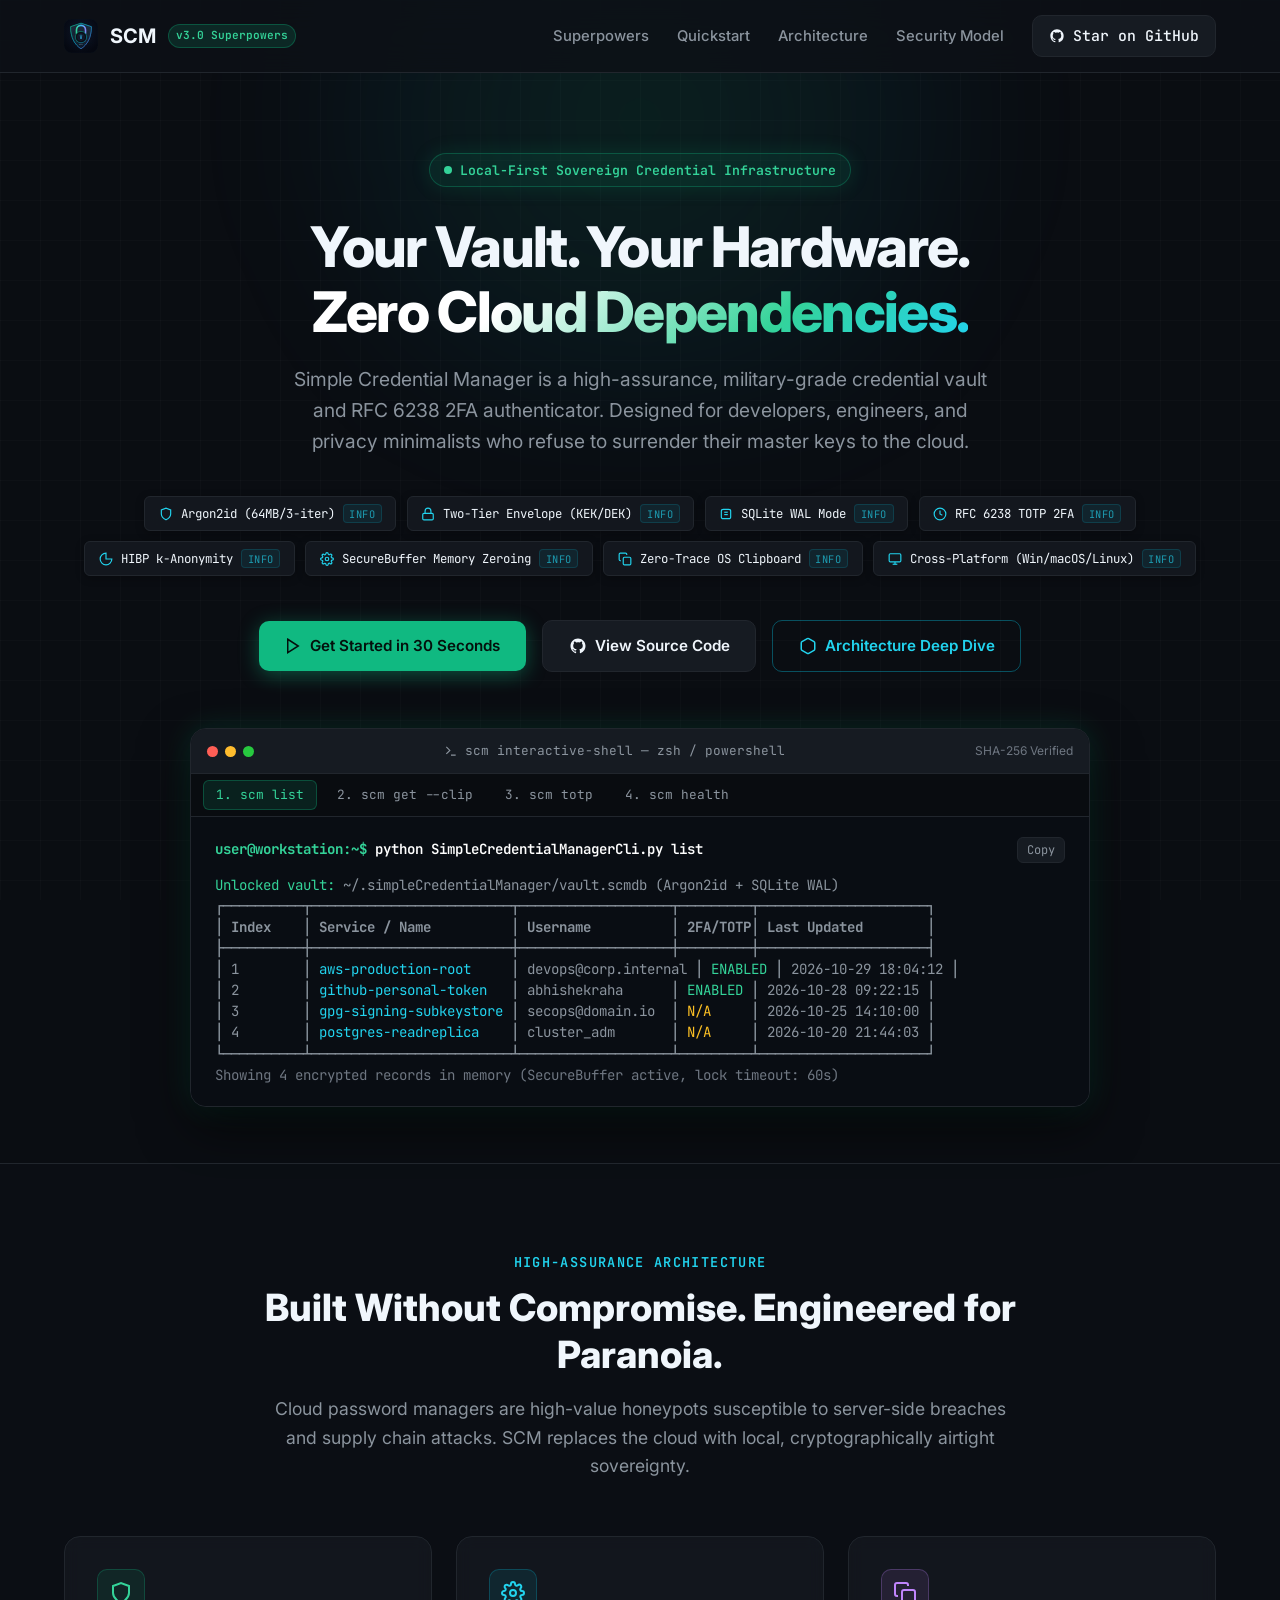
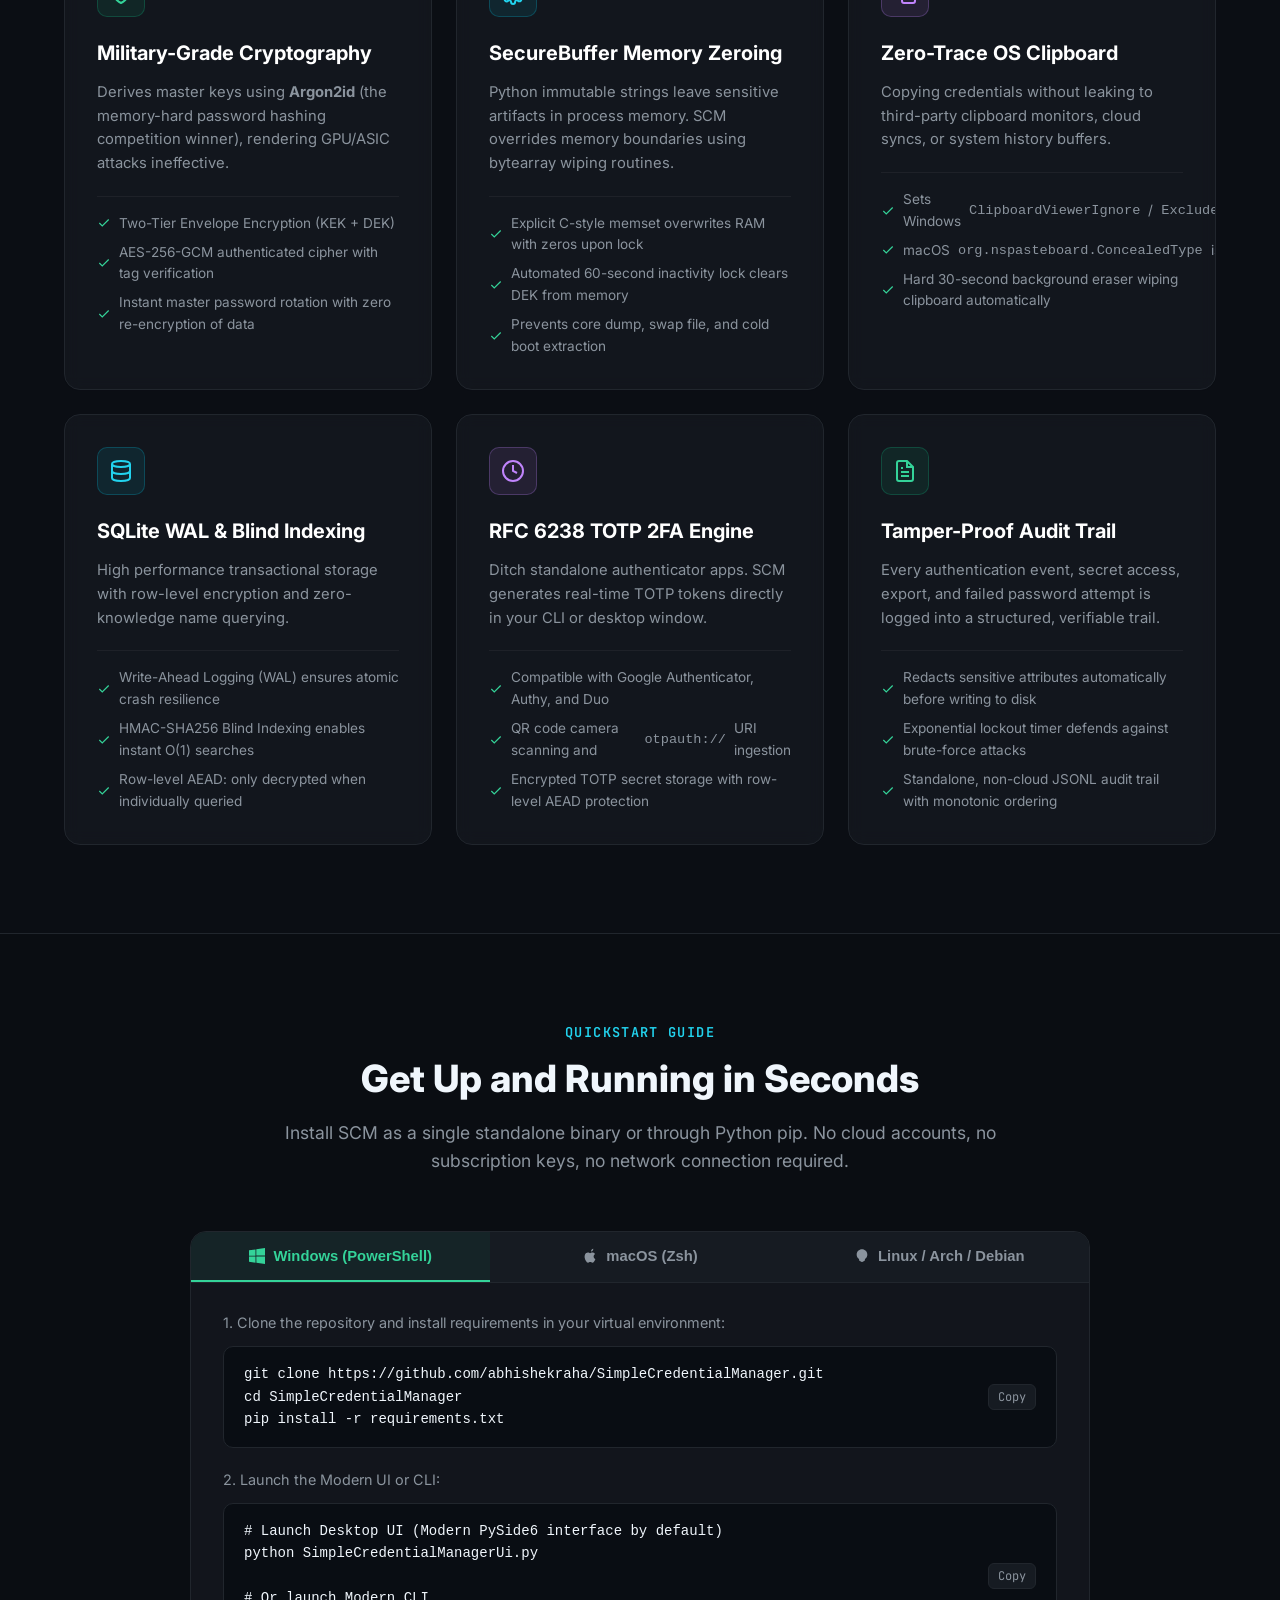
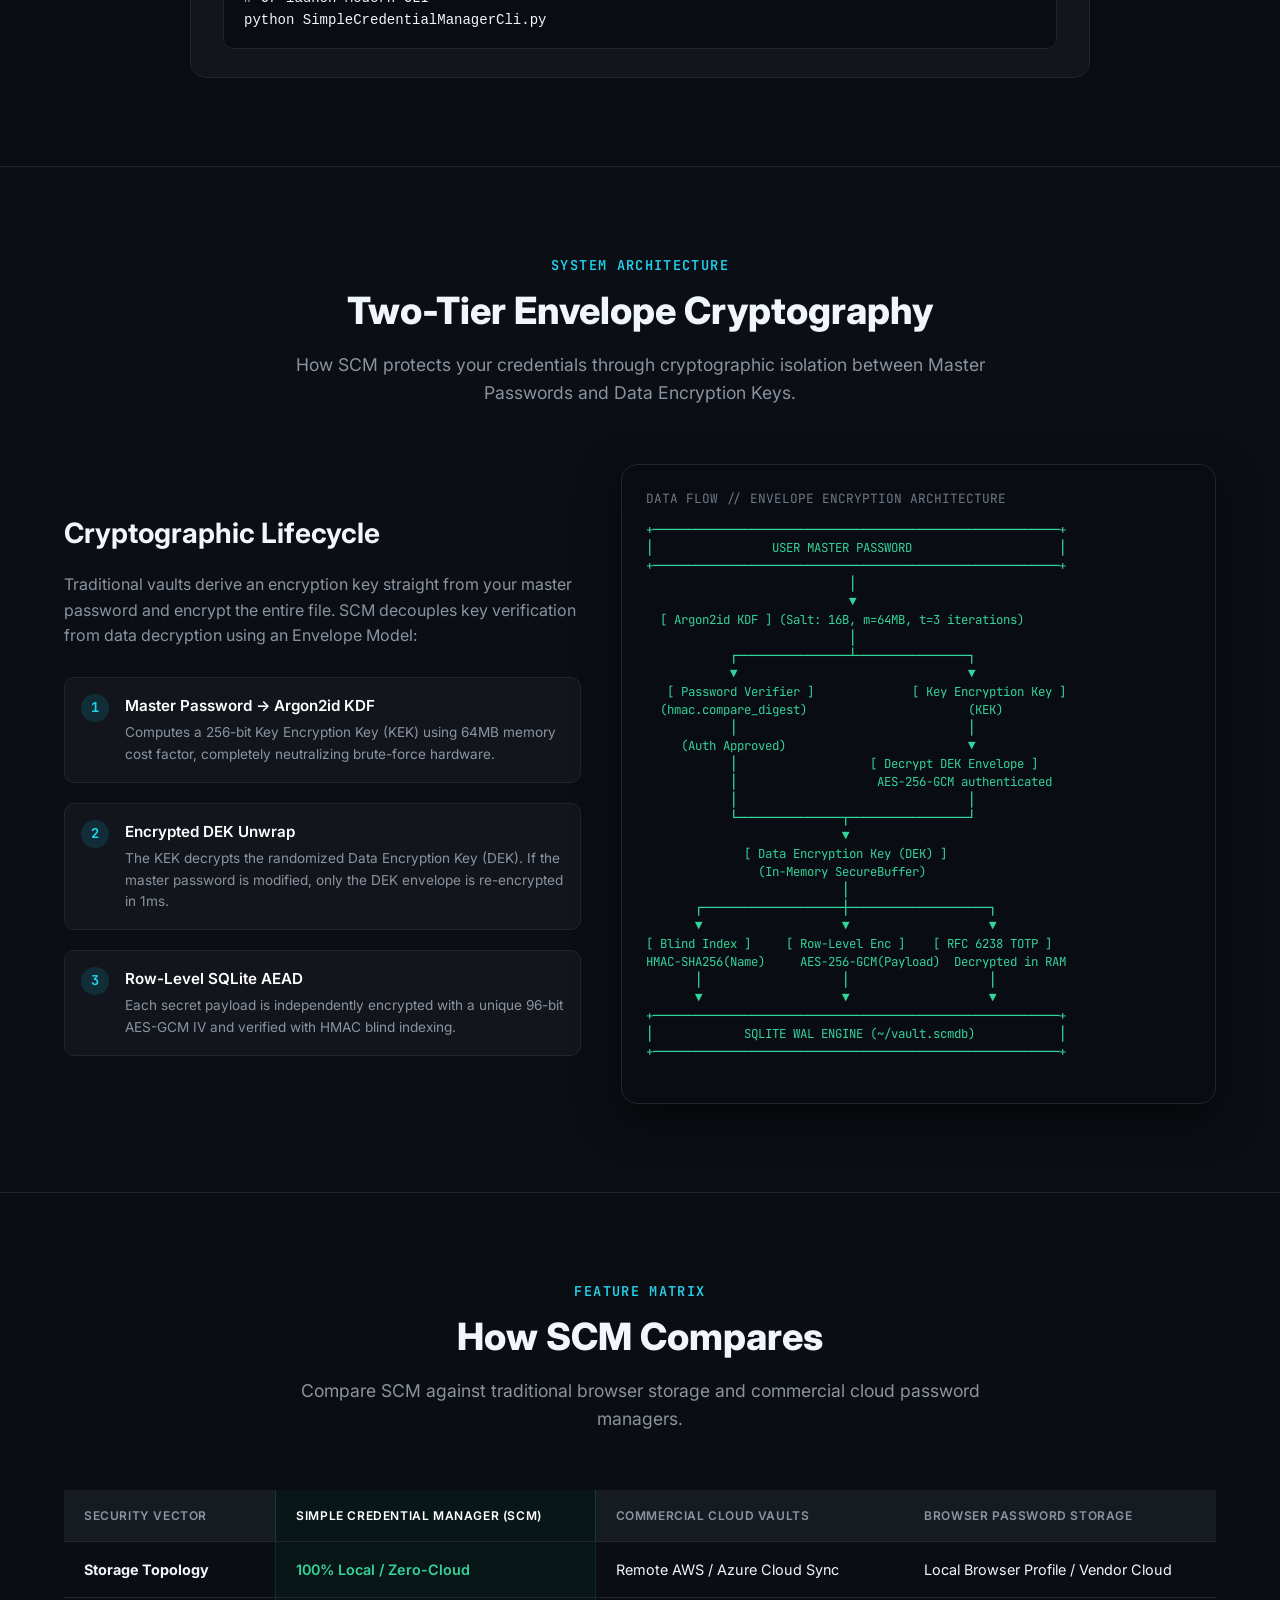
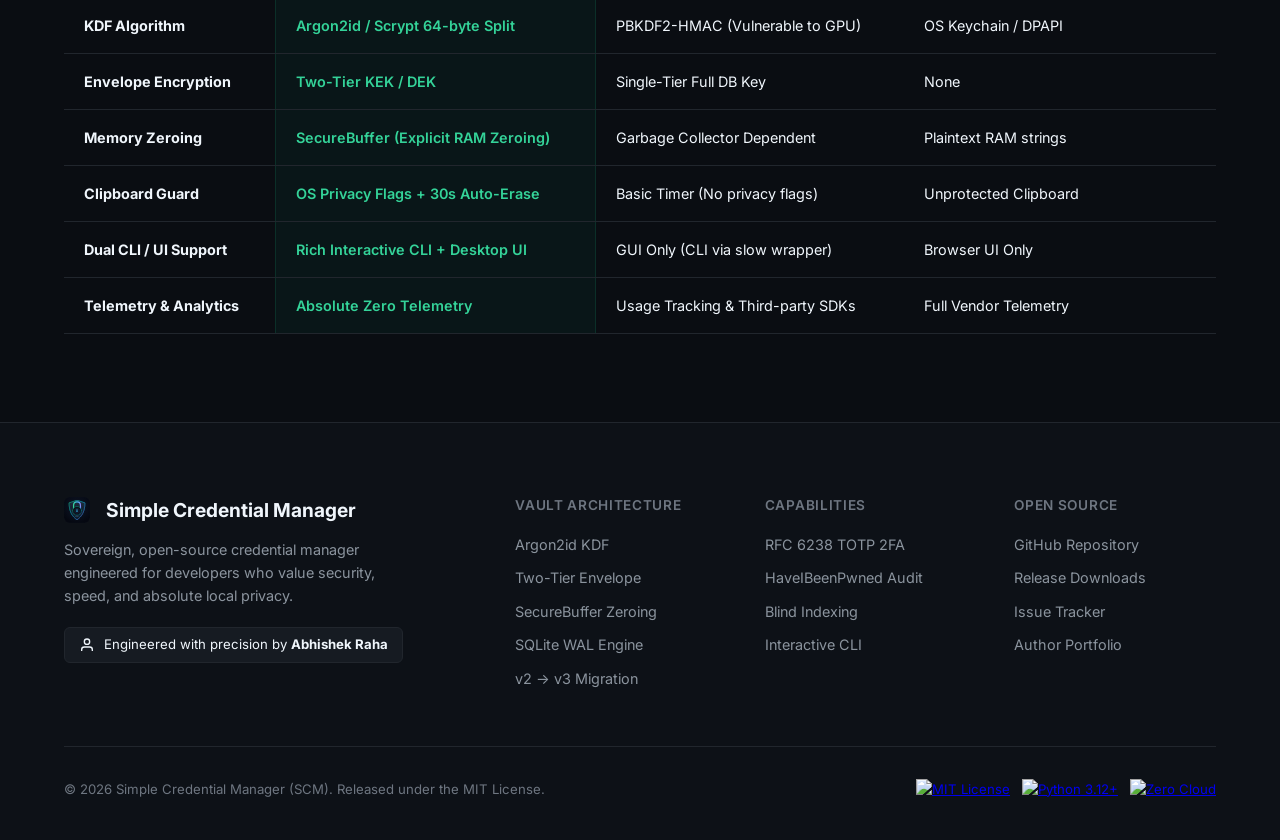
==== commit 514c37a3: "fix(ci): trigger github release workflow on push to master in addition to main" ====
--- a/docs/index.html
+++ b/docs/index.html
@@ -610,6 +610,7 @@
             <li><a href="#features">Two-Tier Envelope</a></li>
             <li><a href="#features">SecureBuffer Zeroing</a></li>
             <li><a href="#features">SQLite WAL Engine</a></li>
+            <li><a href="https://github.com/abhishekraha/SimpleCredentialManager/blob/main/docs/MIGRATION_V2_TO_V3.md" target="_blank" rel="noopener">v2 &rarr; v3 Migration</a></li>
           </ul>
         </div>
 
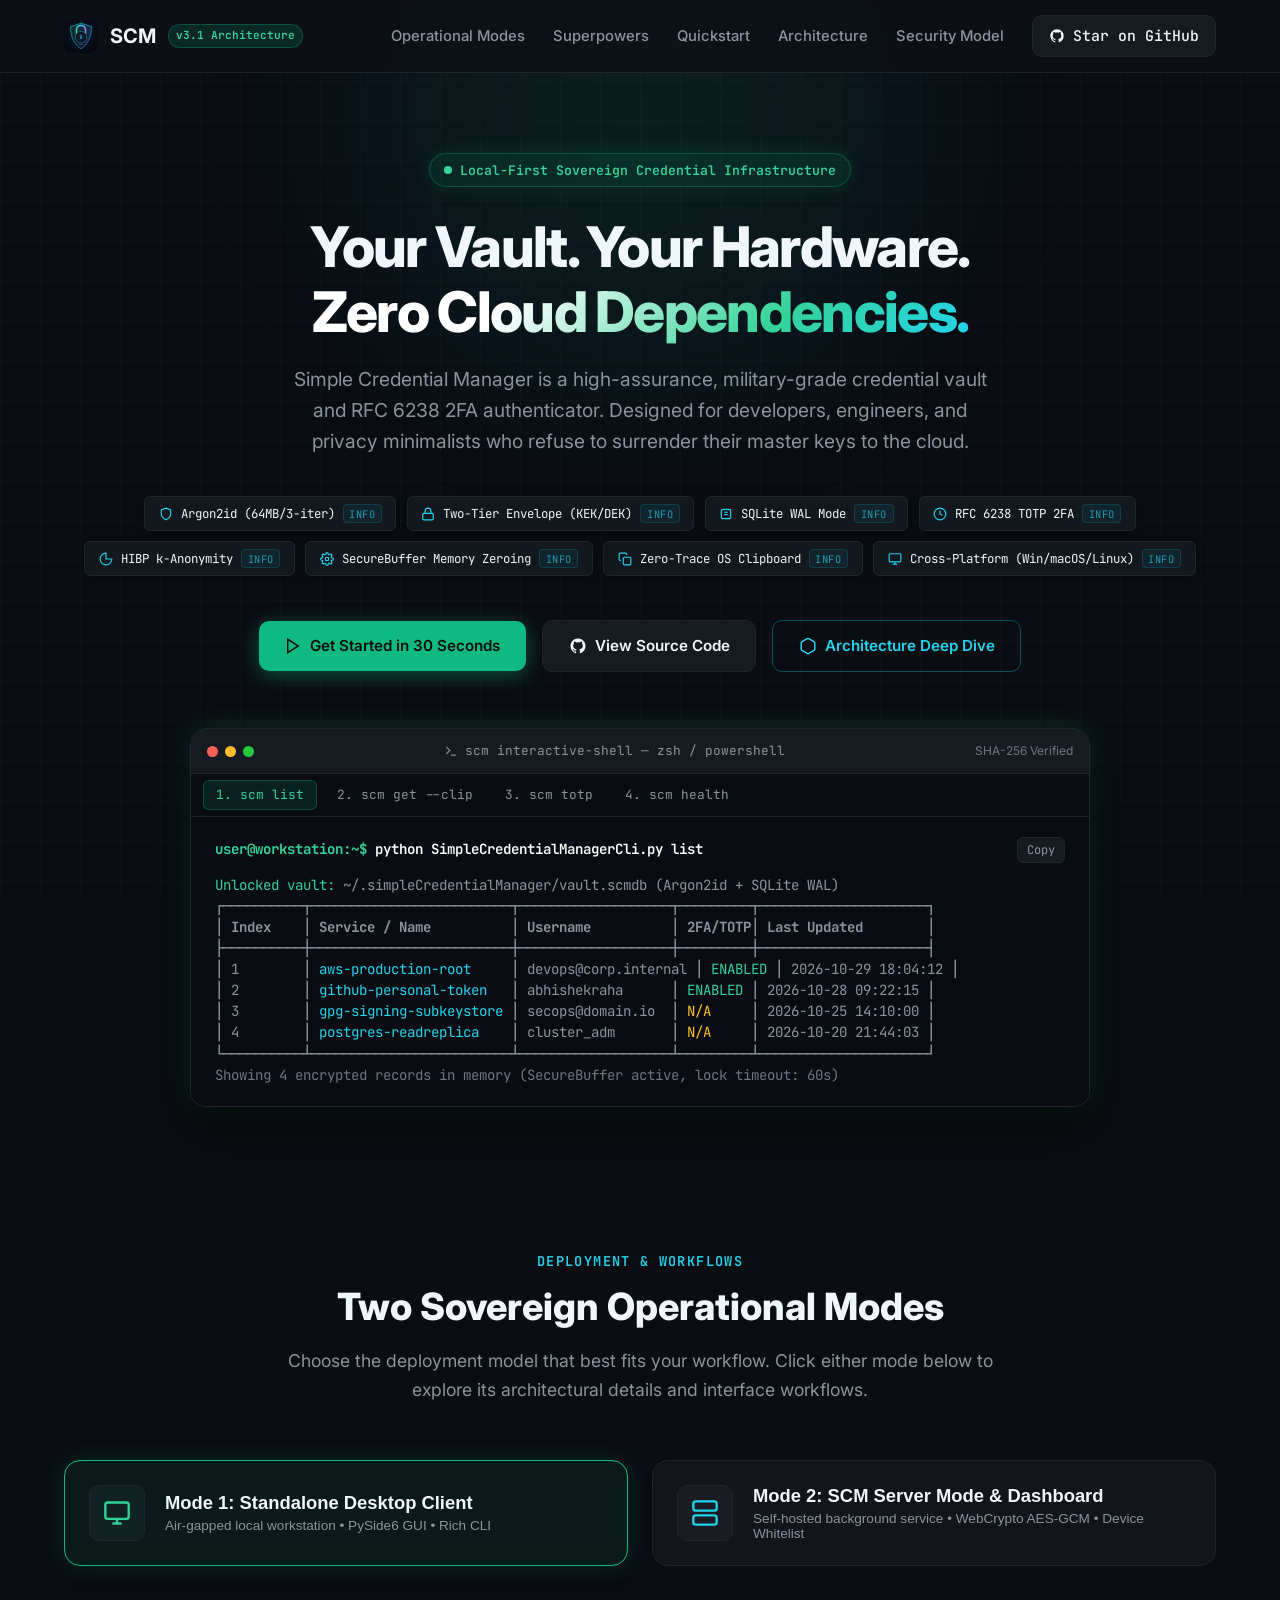
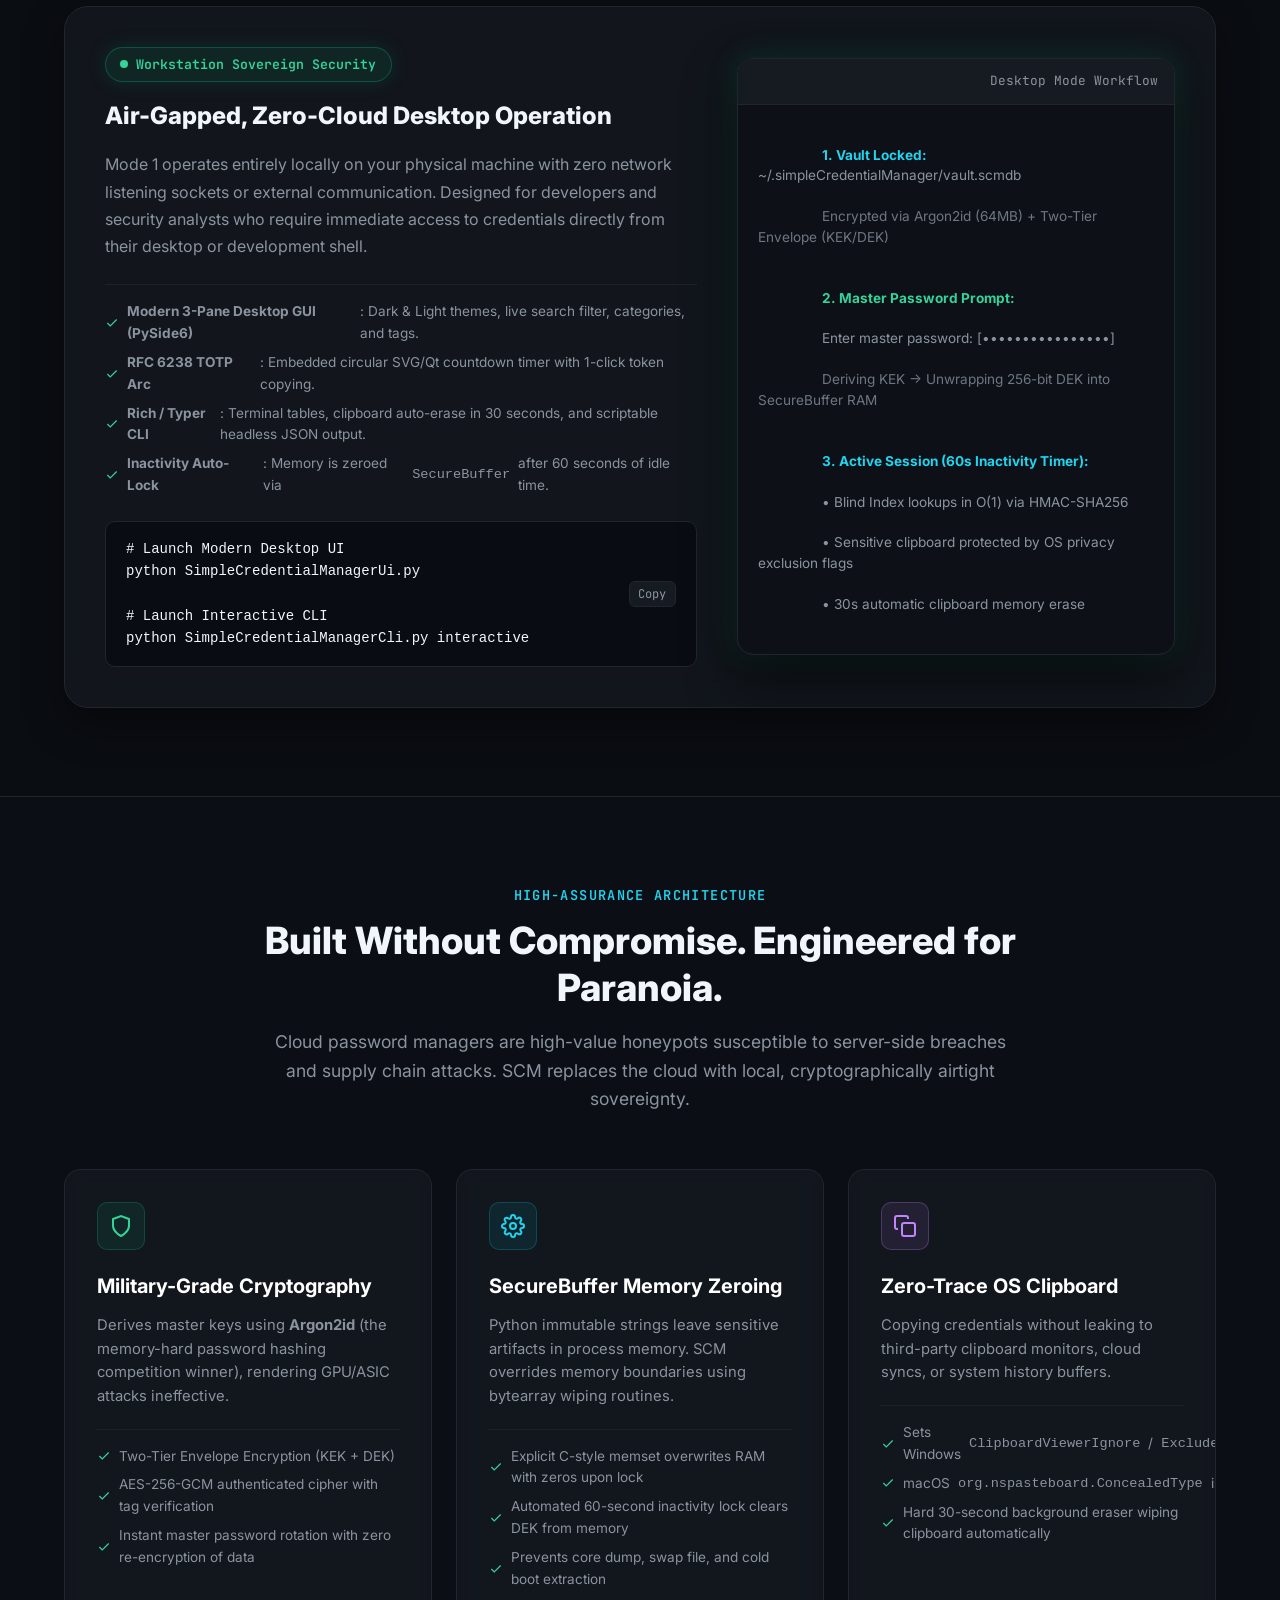
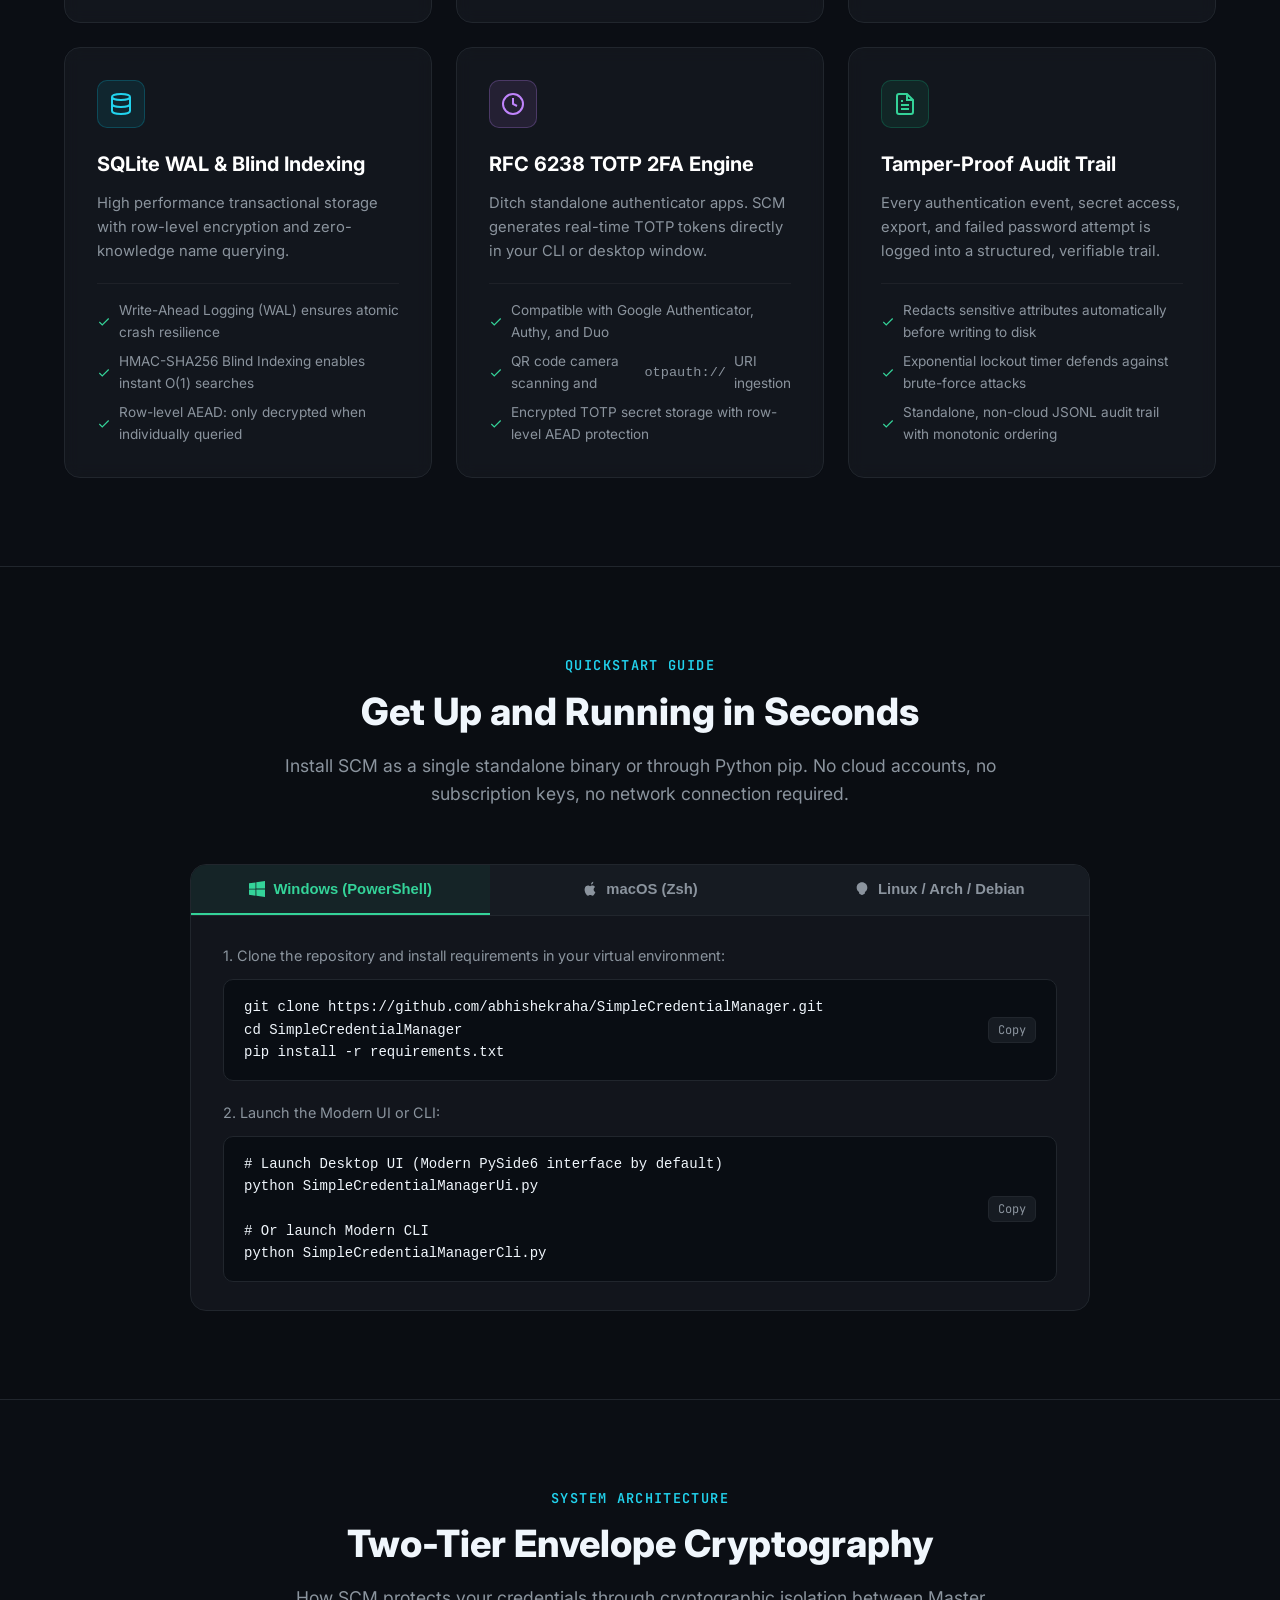
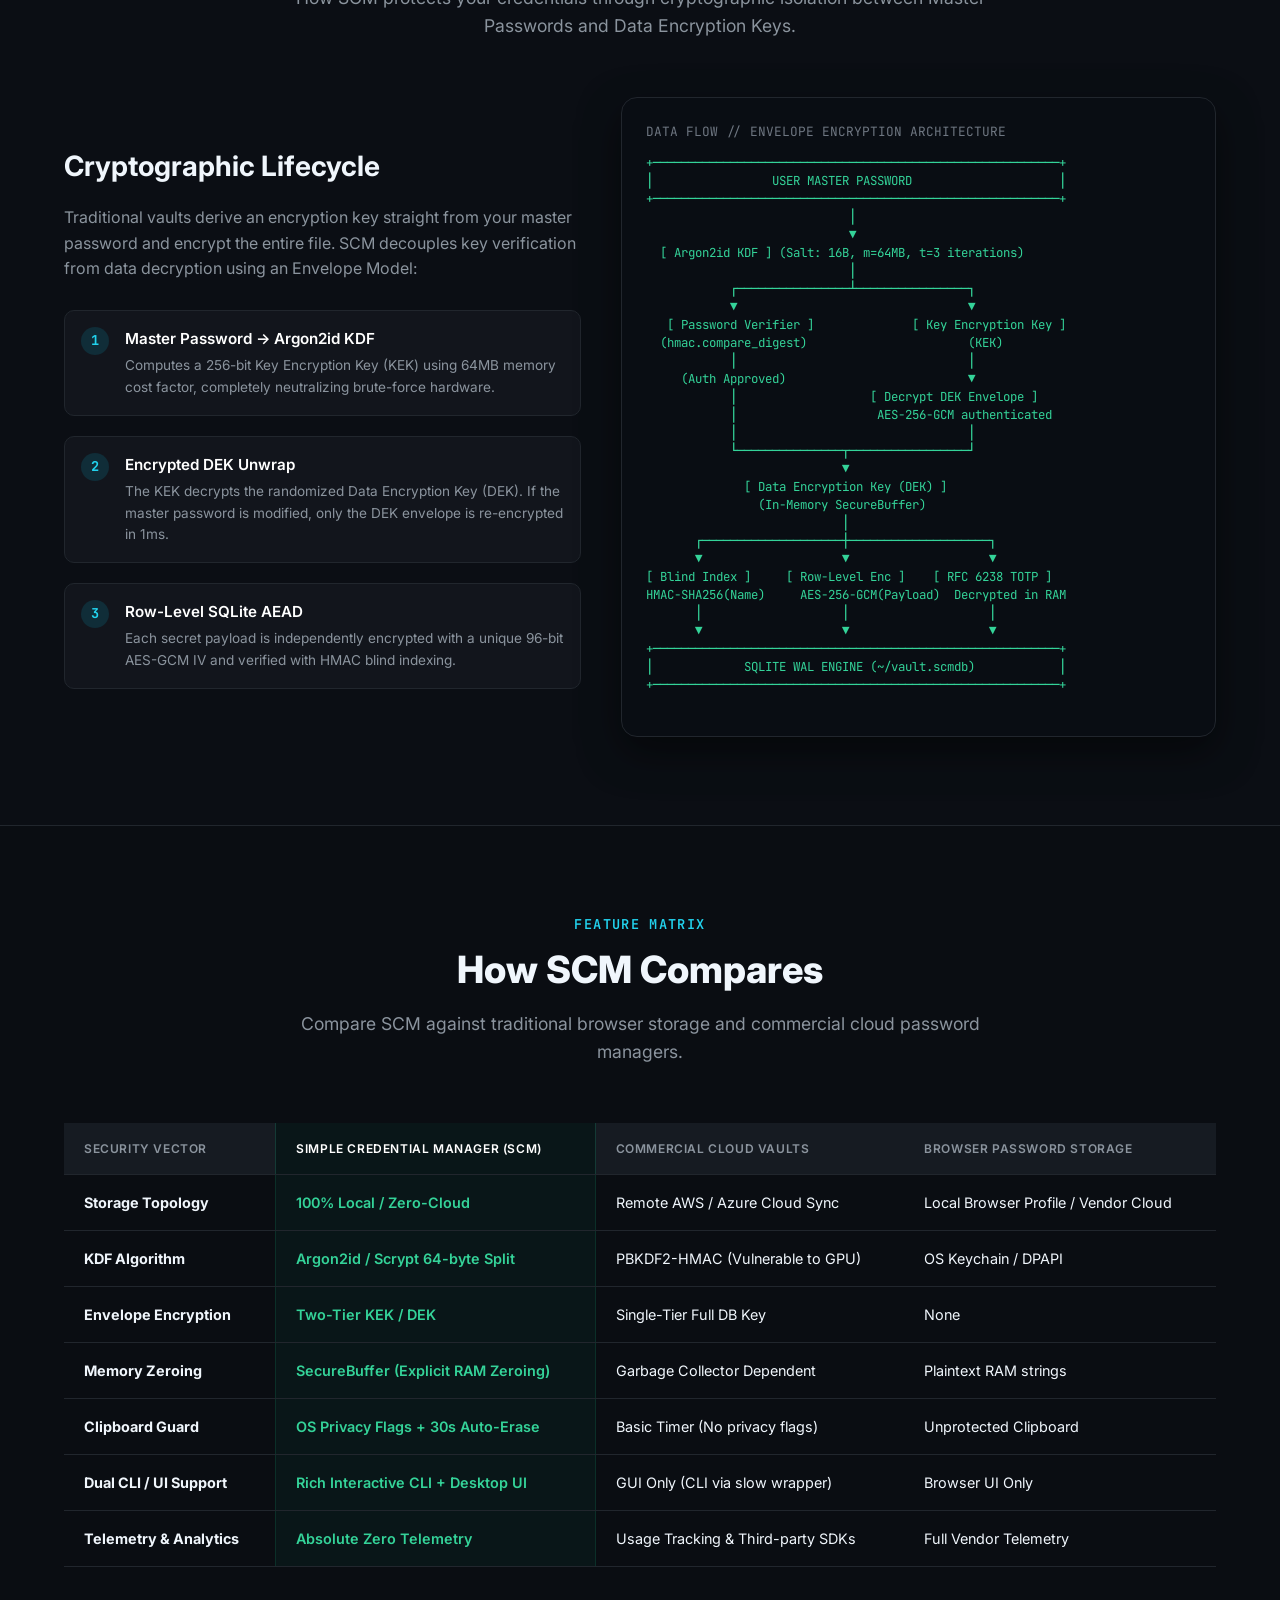
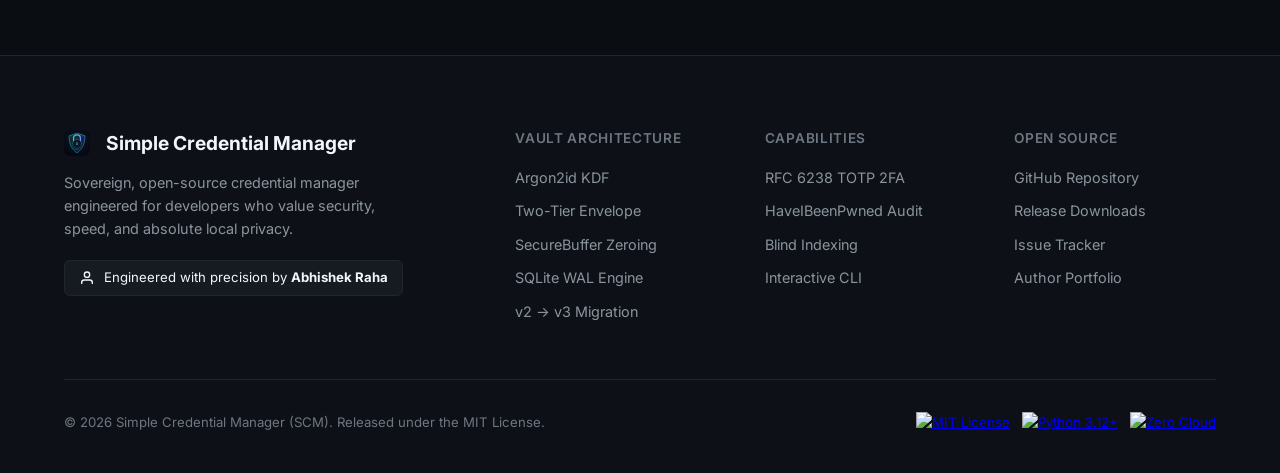
==== commit 2ee8ac2f: "feat(server): add SCM Server Mode, device whitelisting, WebCrypto payload encryption, and docs (v3.1" ====
--- a/docs/index.html
+++ b/docs/index.html
@@ -21,10 +21,11 @@
       <a href="#" class="brand-link">
         <img src="assets/scm-logo.svg" alt="SCM Logo" class="brand-logo-img" width="34" height="34">
         <span>SCM</span>
-        <span class="brand-tag">v3.0 Superpowers</span>
+        <span class="brand-tag">v3.1 Architecture</span>
       </a>
 
       <ul class="nav-links">
+        <li><a href="#modes">Operational Modes</a></li>
         <li><a href="#features">Superpowers</a></li>
         <li><a href="#quickstart">Quickstart</a></li>
         <li><a href="#architecture">Architecture</a></li>
@@ -45,6 +46,7 @@
     </div>
 
     <div id="mobileMenu" class="mobile-menu" style="display: none;">
+      <a href="#modes" onclick="toggleMobileMenu()">Operational Modes</a>
       <a href="#features" onclick="toggleMobileMenu()">Superpowers</a>
       <a href="#quickstart" onclick="toggleMobileMenu()">Quickstart</a>
       <a href="#architecture" onclick="toggleMobileMenu()">Architecture</a>
@@ -239,6 +241,144 @@
       <span class="txt-green">✔ WAL clean, PRAGMA integrity_check == ok.</span>
 
 <span class="txt-bold txt-green">OVERALL VAULT HEALTH SCORE: 100/100 (A+)</span></div>
+            </div>
+          </div>
+        </div>
+      </div>
+    </div>
+  </section>
+
+  <!-- Dual Operational Modes Section -->
+  <section id="modes" class="section">
+    <div class="container">
+      <div class="section-header">
+        <div class="section-tag">Deployment &amp; Workflows</div>
+        <h2 class="section-title">Two Sovereign Operational Modes</h2>
+        <p class="section-desc">
+          Choose the deployment model that best fits your workflow. Click either mode below to explore its architectural details and interface workflows.
+        </p>
+      </div>
+
+      <div class="modes-toggle-container">
+        <button type="button" class="mode-card-btn active" id="btn-mode-desktop" onclick="switchModeView('mode-desktop')">
+          <div class="mode-card-icon">
+            <svg width="28" height="28" viewBox="0 0 24 24" fill="none" stroke="currentColor" stroke-width="2">
+              <rect x="2" y="3" width="20" height="14" rx="2" ry="2"/>
+              <line x1="8" y1="21" x2="16" y2="21"/>
+              <line x1="12" y1="17" x2="12" y2="21"/>
+            </svg>
+          </div>
+          <div class="mode-card-header">
+            <h3>Mode 1: Standalone Desktop Client</h3>
+            <span class="mode-card-sub">Air-gapped local workstation &bull; PySide6 GUI &bull; Rich CLI</span>
+          </div>
+        </button>
+
+        <button type="button" class="mode-card-btn" id="btn-mode-server" onclick="switchModeView('mode-server')">
+          <div class="mode-card-icon">
+            <svg width="28" height="28" viewBox="0 0 24 24" fill="none" stroke="currentColor" stroke-width="2">
+              <rect x="2" y="2" width="20" height="8" rx="2" ry="2"/>
+              <rect x="2" y="14" width="20" height="8" rx="2" ry="2"/>
+              <line x1="6" y1="6" x2="6.01" y2="6"/>
+              <line x1="6" y1="18" x2="6.01" y2="18"/>
+            </svg>
+          </div>
+          <div class="mode-card-header">
+            <h3>Mode 2: SCM Server Mode &amp; Dashboard</h3>
+            <span class="mode-card-sub">Self-hosted background service &bull; WebCrypto AES-GCM &bull; Device Whitelist</span>
+          </div>
+        </button>
+      </div>
+
+      <!-- Detail Panels -->
+      <div id="mode-desktop" class="mode-detail-panel active">
+        <div class="mode-content-grid">
+          <div class="mode-text-col">
+            <div class="badge-pill" style="margin-bottom: 1rem;">
+              <span class="badge-dot"></span>
+              <span>Workstation Sovereign Security</span>
+            </div>
+            <h3>Air-Gapped, Zero-Cloud Desktop Operation</h3>
+            <p>
+              Mode 1 operates entirely locally on your physical machine with zero network listening sockets or external communication. Designed for developers and security analysts who require immediate access to credentials directly from their desktop or development shell.
+            </p>
+            <ul class="feature-list" style="margin: 1.5rem 0;">
+              <li><svg width="14" height="14" viewBox="0 0 24 24" fill="none" stroke="currentColor" stroke-width="2"><polyline points="20 6 9 17 4 12"/></svg> <strong>Modern 3-Pane Desktop GUI (PySide6)</strong>: Dark &amp; Light themes, live search filter, categories, and tags.</li>
+              <li><svg width="14" height="14" viewBox="0 0 24 24" fill="none" stroke="currentColor" stroke-width="2"><polyline points="20 6 9 17 4 12"/></svg> <strong>RFC 6238 TOTP Arc</strong>: Embedded circular SVG/Qt countdown timer with 1-click token copying.</li>
+              <li><svg width="14" height="14" viewBox="0 0 24 24" fill="none" stroke="currentColor" stroke-width="2"><polyline points="20 6 9 17 4 12"/></svg> <strong>Rich / Typer CLI</strong>: Terminal tables, clipboard auto-erase in 30 seconds, and scriptable headless JSON output.</li>
+              <li><svg width="14" height="14" viewBox="0 0 24 24" fill="none" stroke="currentColor" stroke-width="2"><polyline points="20 6 9 17 4 12"/></svg> <strong>Inactivity Auto-Lock</strong>: Memory is zeroed via <code>SecureBuffer</code> after 60 seconds of idle time.</li>
+            </ul>
+            <div class="code-snippet">
+              <code># Launch Modern Desktop UI<br>python SimpleCredentialManagerUi.py<br><br># Launch Interactive CLI<br>python SimpleCredentialManagerCli.py interactive</code>
+              <button class="copy-btn" onclick="copyCode(this, 'python SimpleCredentialManagerUi.py')">Copy</button>
+            </div>
+          </div>
+          <div class="mode-visual-col">
+            <div class="terminal-window">
+              <div class="terminal-header">
+                <span class="term-dot dot-red"></span>
+                <span class="term-dot dot-yellow"></span>
+                <span class="term-dot dot-green"></span>
+                <span class="terminal-title">Desktop Mode Workflow</span>
+              </div>
+              <div class="cmd-output" style="font-size: 0.85rem; padding: 1.25rem;">
+                <span class="txt-cyan txt-bold">1. Vault Locked:</span> ~/.simpleCredentialManager/vault.scmdb<br>
+                <span class="txt-dim">Encrypted via Argon2id (64MB) + Two-Tier Envelope (KEK/DEK)</span><br><br>
+                <span class="txt-green txt-bold">2. Master Password Prompt:</span><br>
+                Enter master password: [••••••••••••••••]<br>
+                <span class="txt-dim">Deriving KEK -&gt; Unwrapping 256-bit DEK into SecureBuffer RAM</span><br><br>
+                <span class="txt-cyan txt-bold">3. Active Session (60s Inactivity Timer):</span><br>
+                • Blind Index lookups in O(1) via HMAC-SHA256<br>
+                • Sensitive clipboard protected by OS privacy exclusion flags<br>
+                • 30s automatic clipboard memory erase
+              </div>
+            </div>
+          </div>
+        </div>
+      </div>
+
+      <div id="mode-server" class="mode-detail-panel" style="display: none;">
+        <div class="mode-content-grid">
+          <div class="mode-text-col">
+            <div class="badge-pill" style="margin-bottom: 1rem; border-color: rgba(6, 182, 212, 0.4);">
+              <span class="badge-dot" style="background: var(--cyan-400);"></span>
+              <span>Self-Hosted &bull; WebCrypto AES-GCM</span>
+            </div>
+            <h3>SCM Server Mode &amp; Zero-Dependency Web Dashboard</h3>
+            <p>
+              Mode 2 hosts Simple Credential Manager as a lightweight, hardened web daemon. Ideal for home servers, self-hosted Raspberry Pis, or reverse-proxy subpaths (e.g. <code>/password/</code>) behind Nginx with hardware device whitelisting.
+            </p>
+            <ul class="feature-list" style="margin: 1.5rem 0;">
+              <li><svg width="14" height="14" viewBox="0 0 24 24" fill="none" stroke="currentColor" stroke-width="2"><polyline points="20 6 9 17 4 12"/></svg> <strong>Physical Out-of-Band Whitelisting</strong>: Devices register via a secret token (<code>/enroll?secret=...</code>) and can <em>strictly</em> only be approved locally on the server host machine via the CLI (<code>scm server devices approve &lt;fingerprint&gt;</code>).</li>
+              <li><svg width="14" height="14" viewBox="0 0 24 24" fill="none" stroke="currentColor" stroke-width="2"><polyline points="20 6 9 17 4 12"/></svg> <strong>Subtle 404 Defense</strong>: Unauthorized requests receive nondescript <code>HTTP 404 {"detail": "Service unavailable"}</code>, thwarting port scanners and honeypot crawlers.</li>
+              <li><svg width="14" height="14" viewBox="0 0 24 24" fill="none" stroke="currentColor" stroke-width="2"><polyline points="20 6 9 17 4 12"/></svg> <strong>Device-Bound WebCrypto Transport Encryption</strong>: Request payloads (passwords, master unlock, secret CRUD) are encrypted client-side using AES-256-GCM keyed via HKDF from the approved device token.</li>
+              <li><svg width="14" height="14" viewBox="0 0 24 24" fill="none" stroke="currentColor" stroke-width="2"><polyline points="20 6 9 17 4 12"/></svg> <strong>Docker Containerized</strong>: Unprivileged UID 10001, persistent volume mounts for vault data/config, and internal CLI alias.</li>
+            </ul>
+            <div class="code-snippet">
+              <code># Start Server Mode via CLI<br>scm server start --host 0.0.0.0 --port 8080<br><br># Or run with Docker Compose<br>docker compose -f container/docker-compose.yml up -d --build<br><br># Approve Device on Server Host CLI<br>scm server devices approve &lt;fingerprint_or_id&gt;</code>
+              <button class="copy-btn" onclick="copyCode(this, 'scm server start --host 0.0.0.0 --port 8080')">Copy</button>
+            </div>
+          </div>
+          <div class="mode-visual-col">
+            <div class="terminal-window">
+              <div class="terminal-header">
+                <span class="term-dot dot-red"></span>
+                <span class="term-dot dot-yellow"></span>
+                <span class="term-dot dot-green"></span>
+                <span class="terminal-title">Server Mode Workflow</span>
+              </div>
+              <div class="cmd-output" style="font-size: 0.85rem; padding: 1.25rem;">
+                <span class="txt-cyan txt-bold">1. Device Enrollment Request:</span><br>
+                POST /devices/enroll?secret=... &rarr; <span class="txt-yellow">PENDING</span><br>
+                Device Fingerprint: <span class="txt-dim font-mono">1a570153b65a8df...</span><br><br>
+                <span class="txt-green txt-bold">2. Local Host Physical Approval:</span><br>
+                <span class="cmd-prompt">host@server:~$</span> scm server devices approve 1a570153...<br>
+                <span class="txt-green">✔ Device 'Windows PC (Chrome)' approved.</span><br><br>
+                <span class="txt-cyan txt-bold">3. Device-Bound AES-256-GCM Transport:</span><br>
+                Browser HKDF(DeviceToken) &rarr; WebCrypto AES-GCM Encrypt<br>
+                Server Decrypts Payload &rarr; Validates Unlock Password<br><br>
+                <span class="txt-dim">Unapproved probes receive 404 Service unavailable</span>
+              </div>
             </div>
           </div>
         </div>
--- a/docs/assets/style.css
+++ b/docs/assets/style.css
@@ -1370,3 +1370,116 @@
     justify-content: center;
   }
 }
+
+/* ==============================================================================
+   Operational Modes Section
+   ============================================================================== */
+.modes-toggle-container {
+  display: grid;
+  grid-template-columns: 1fr 1fr;
+  gap: 1.5rem;
+  margin-bottom: 2.5rem;
+}
+
+.mode-card-btn {
+  display: flex;
+  align-items: center;
+  gap: 1.25rem;
+  padding: 1.5rem;
+  background: var(--bg-card);
+  border: 1px solid var(--border-subtle);
+  border-radius: var(--radius-lg);
+  cursor: pointer;
+  text-align: left;
+  transition: all 0.25s ease;
+  backdrop-filter: blur(12px);
+  color: var(--text-main);
+}
+
+.mode-card-btn:hover {
+  border-color: rgba(16, 185, 129, 0.4);
+  transform: translateY(-2px);
+  box-shadow: 0 8px 24px rgba(0, 0, 0, 0.3);
+}
+
+.mode-card-btn.active {
+  border-color: var(--emerald-500);
+  background: rgba(16, 185, 129, 0.08);
+  box-shadow: 0 0 25px rgba(16, 185, 129, 0.15);
+}
+
+#btn-mode-server.active {
+  border-color: var(--cyan-500);
+  background: rgba(6, 182, 212, 0.08);
+  box-shadow: 0 0 25px rgba(6, 182, 212, 0.15);
+}
+
+.mode-card-icon {
+  display: flex;
+  align-items: center;
+  justify-content: center;
+  width: 56px;
+  height: 56px;
+  border-radius: var(--radius-md);
+  background: rgba(255, 255, 255, 0.03);
+  border: 1px solid var(--border-subtle);
+  color: var(--emerald-400);
+  flex-shrink: 0;
+}
+
+#btn-mode-server .mode-card-icon {
+  color: var(--cyan-400);
+}
+
+.mode-card-header h3 {
+  font-size: 1.15rem;
+  font-weight: 700;
+  margin-bottom: 0.25rem;
+}
+
+.mode-card-sub {
+  font-size: 0.85rem;
+  color: var(--text-muted);
+}
+
+.mode-detail-panel {
+  background: var(--bg-card);
+  border: 1px solid var(--border-subtle);
+  border-radius: var(--radius-xl);
+  padding: 2.5rem;
+  backdrop-filter: blur(16px);
+  box-shadow: 0 16px 40px rgba(0, 0, 0, 0.4);
+  animation: fadeIn 0.3s ease-in-out;
+}
+
+.mode-content-grid {
+  display: grid;
+  grid-template-columns: 1.15fr 0.85fr;
+  gap: 2.5rem;
+  align-items: center;
+}
+
+.mode-text-col h3 {
+  font-size: 1.5rem;
+  font-weight: 800;
+  margin-bottom: 1rem;
+}
+
+.mode-text-col p {
+  color: var(--text-muted);
+  line-height: 1.7;
+}
+
+@keyframes fadeIn {
+  from { opacity: 0; transform: translateY(8px); }
+  to { opacity: 1; transform: translateY(0); }
+}
+
+@media (max-width: 900px) {
+  .modes-toggle-container {
+    grid-template-columns: 1fr;
+  }
+  .mode-content-grid {
+    grid-template-columns: 1fr;
+  }
+}
